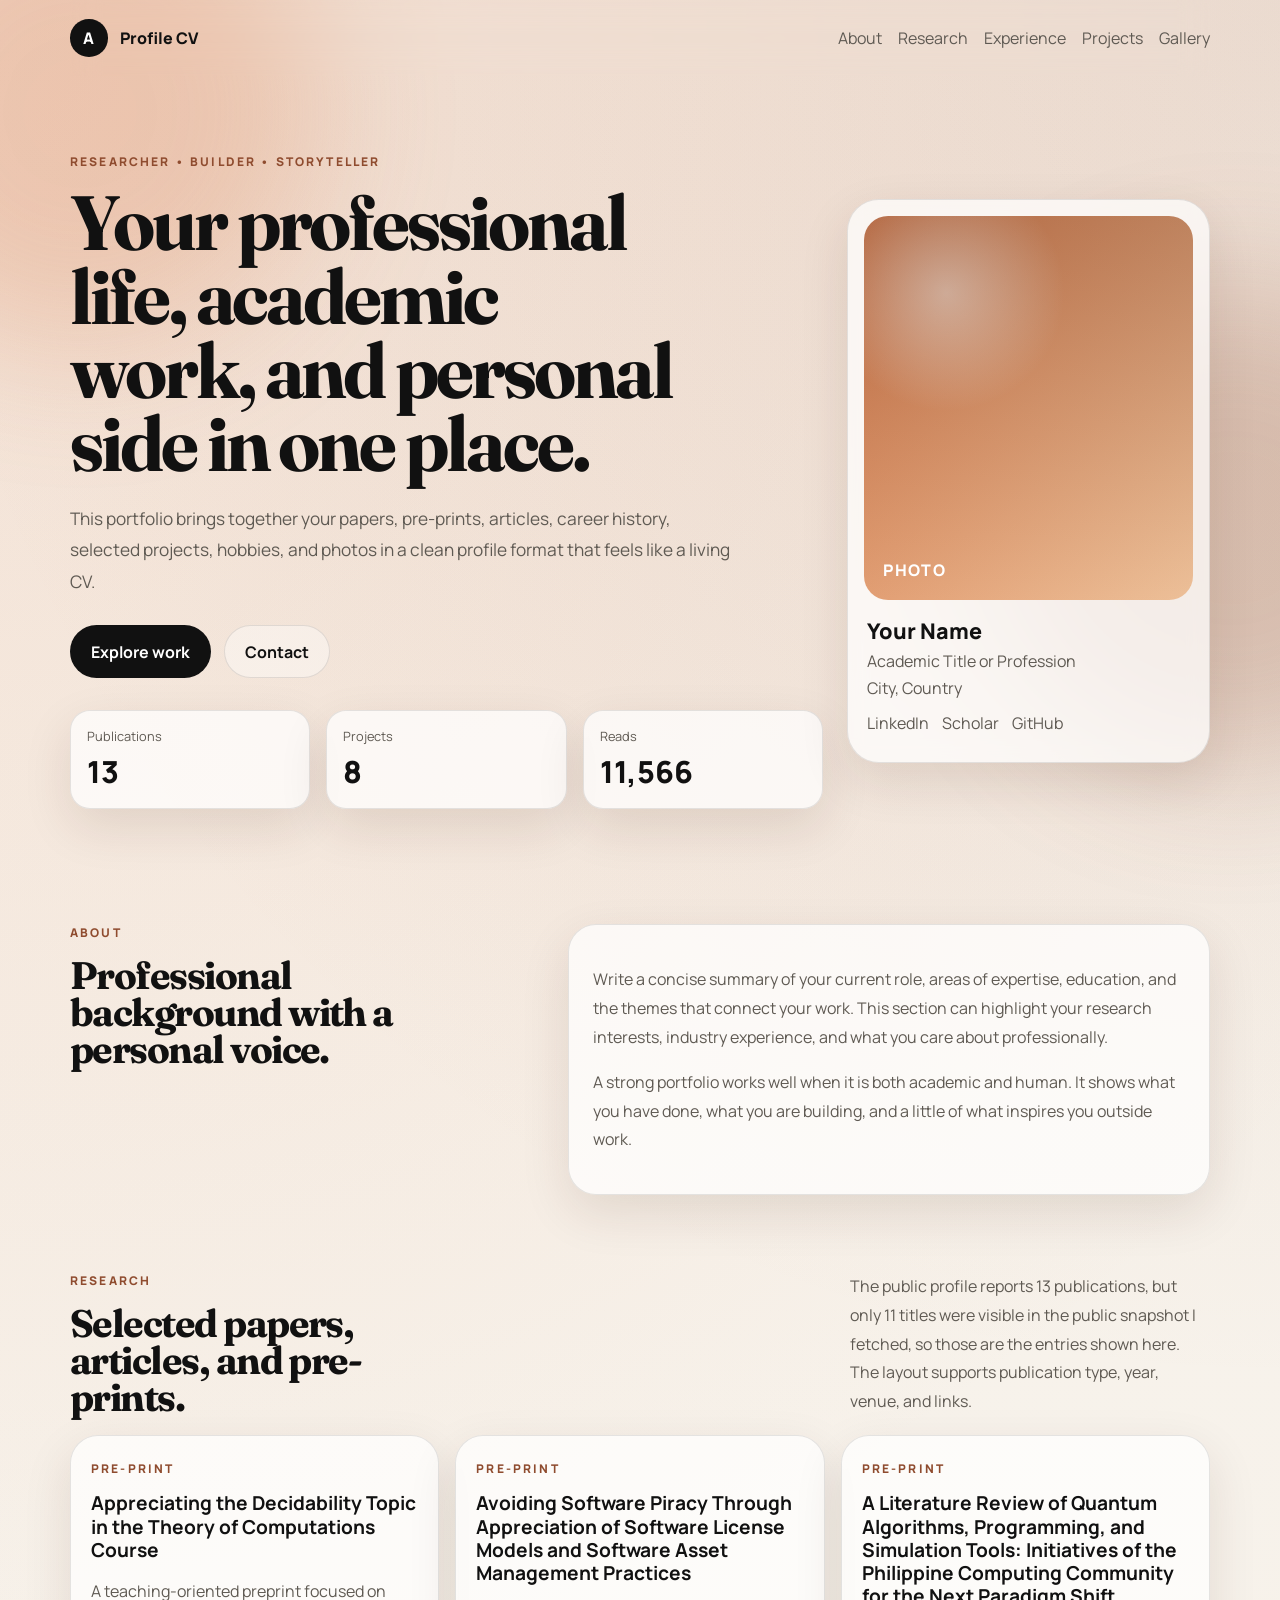
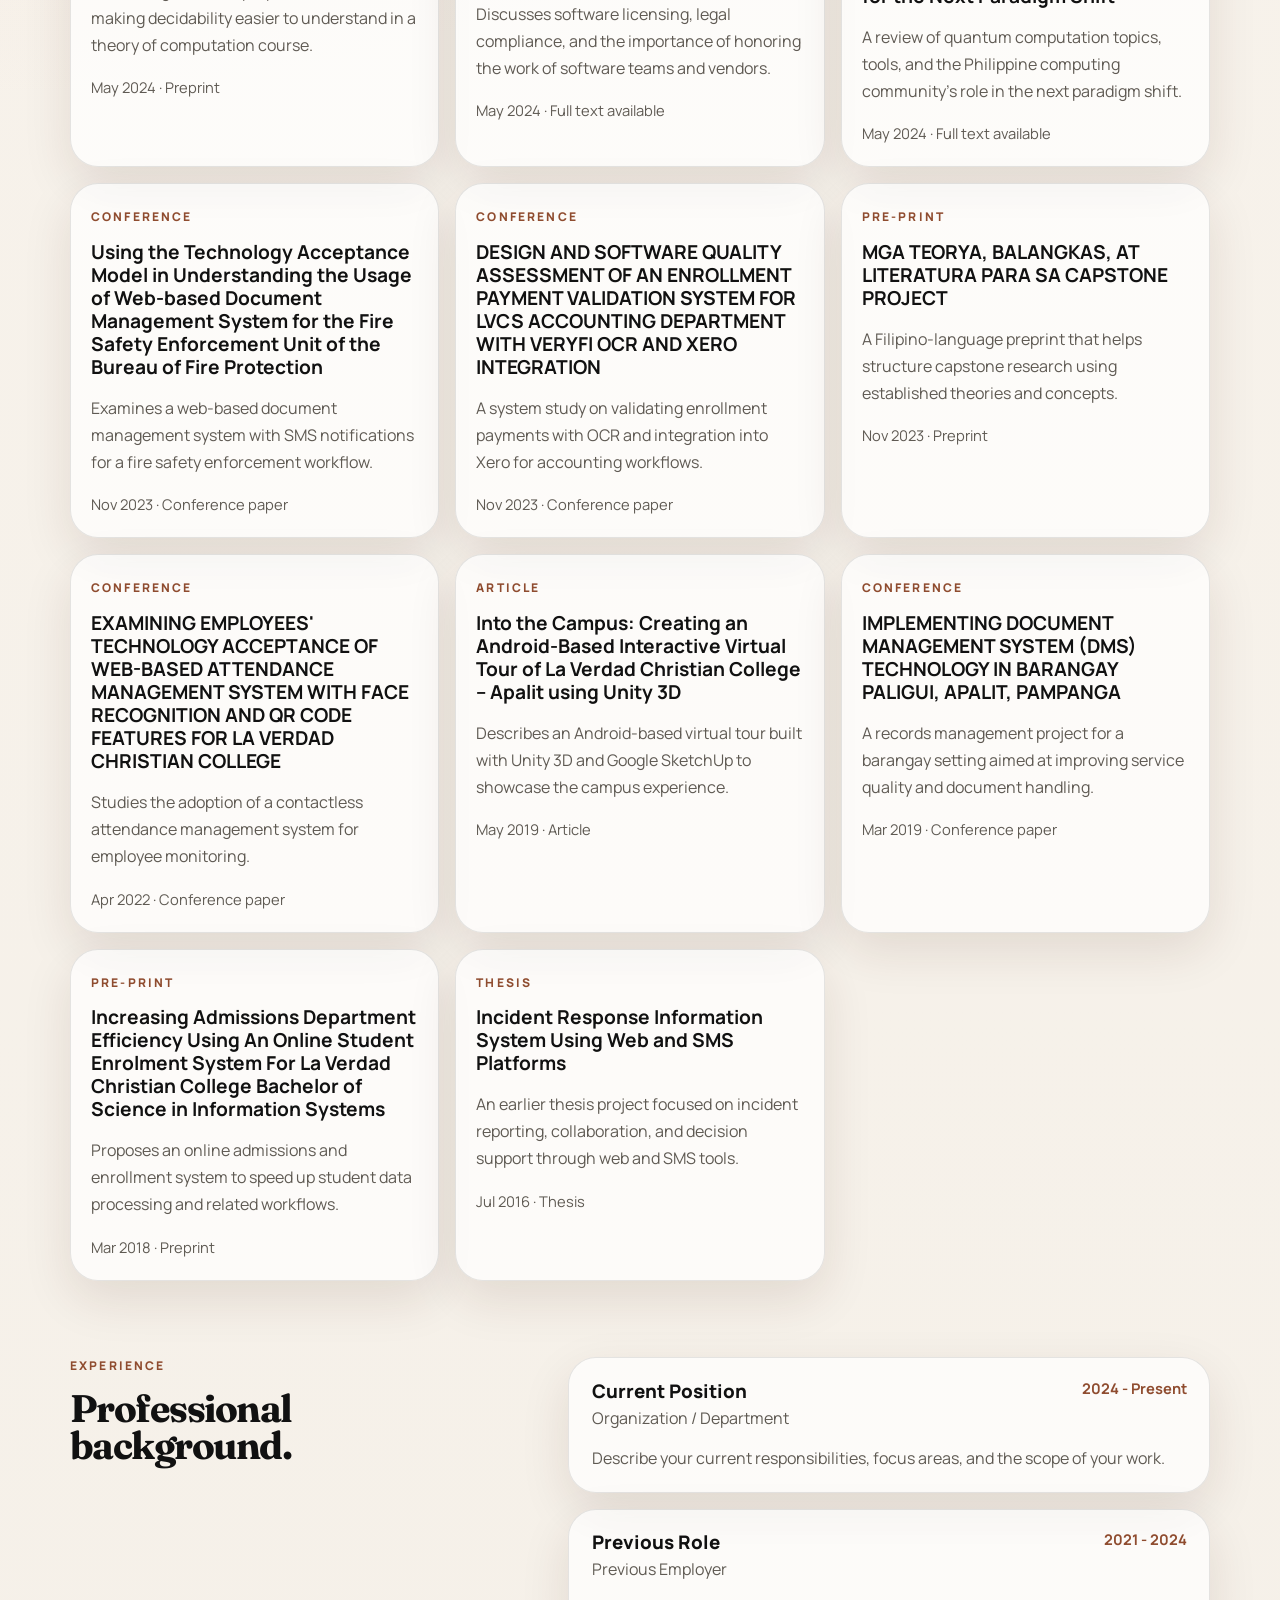
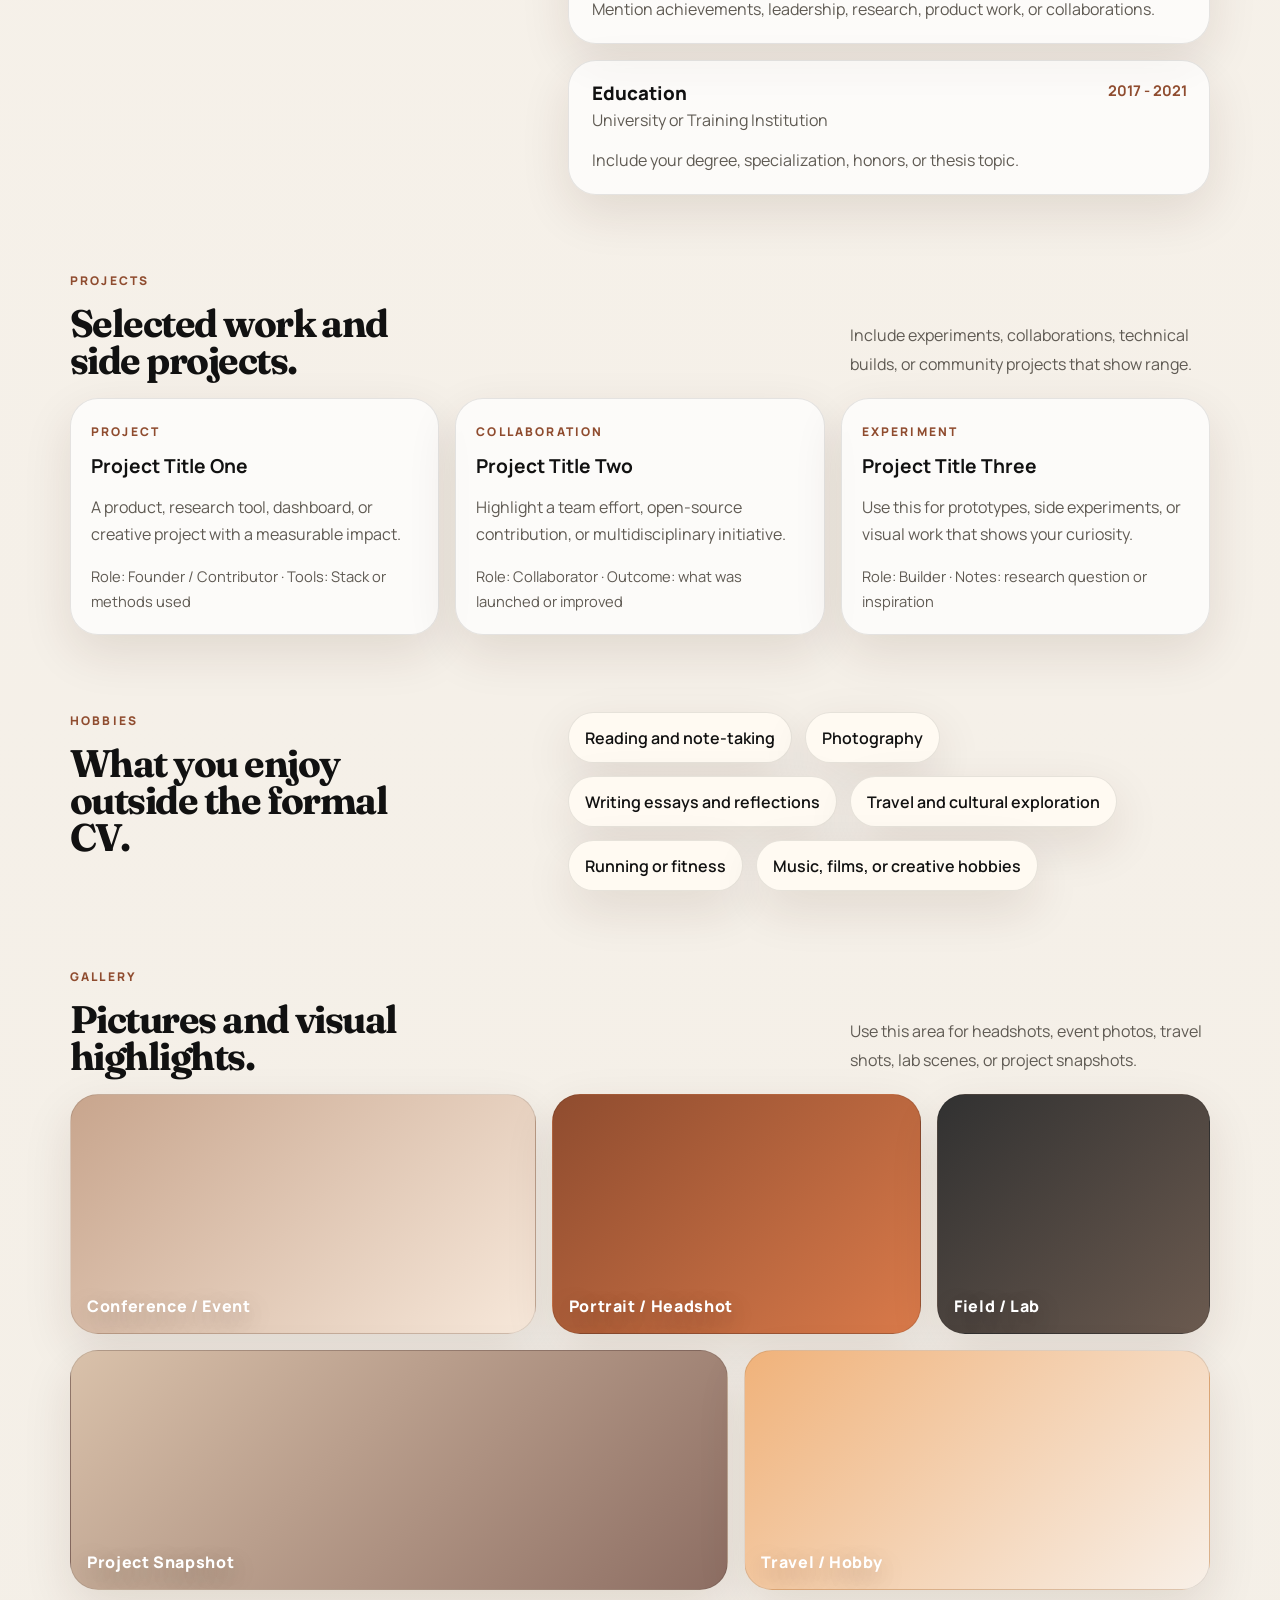
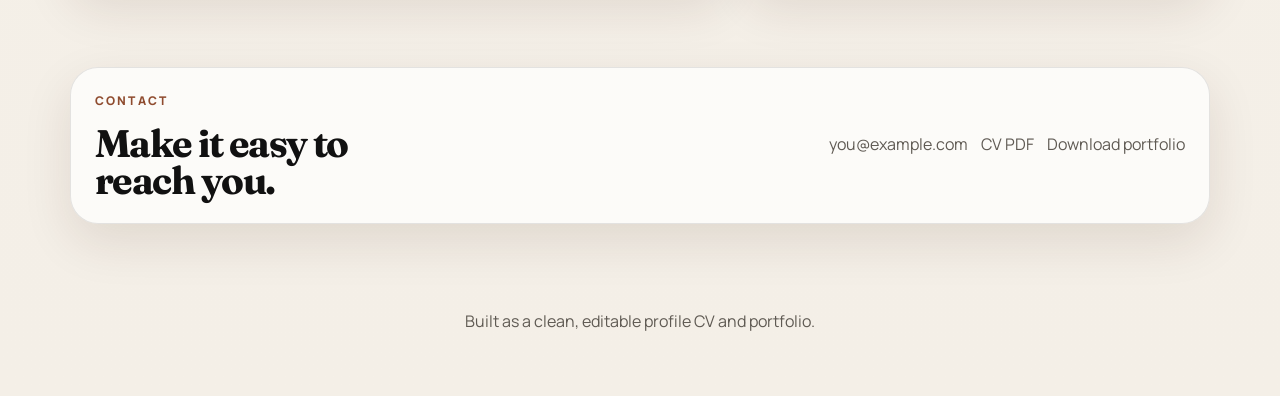
==== index.html @ 486d00ea "Create profile CV portfolio" ====
<!DOCTYPE html>
<html lang="en">
  <head>
    <meta charset="UTF-8" />
    <meta name="viewport" content="width=device-width, initial-scale=1.0" />
    <meta
      name="description"
      content="A personal profile CV and portfolio showcasing research papers, professional background, projects, hobbies, and photos."
    />
    <title>Profile CV | Portfolio</title>
    <link rel="preconnect" href="https://fonts.googleapis.com" />
    <link rel="preconnect" href="https://fonts.gstatic.com" crossorigin />
    <link
      href="https://fonts.googleapis.com/css2?family=Fraunces:opsz,wght@9..144,400;9..144,600;9..144,700&family=Manrope:wght@400;500;600;700;800&display=swap"
      rel="stylesheet"
    />
    <link rel="stylesheet" href="styles.css" />
  </head>
  <body>
    <div class="ambient ambient-left"></div>
    <div class="ambient ambient-right"></div>

    <header class="topbar">
      <a class="brand" href="#home">
        <span class="brand-mark">A</span>
        <span class="brand-text">Profile CV</span>
      </a>
      <nav class="nav">
        <a href="#about">About</a>
        <a href="#research">Research</a>
        <a href="#experience">Experience</a>
        <a href="#projects">Projects</a>
        <a href="#gallery">Gallery</a>
      </nav>
    </header>

    <main id="home">
      <section class="hero section">
        <div class="hero-copy reveal">
          <p class="eyebrow">Researcher • Builder • Storyteller</p>
          <h1>Your professional life, academic work, and personal side in one place.</h1>
          <p class="lede">
            This portfolio brings together your papers, pre-prints, articles, career history,
            selected projects, hobbies, and photos in a clean profile format that feels like a
            living CV.
          </p>
          <div class="hero-actions">
            <a class="button primary" href="#research">Explore work</a>
            <a class="button secondary" href="#contact">Contact</a>
          </div>

          <dl class="stats">
            <div>
              <dt>Publications</dt>
              <dd>13</dd>
            </div>
            <div>
              <dt>Projects</dt>
              <dd>8</dd>
            </div>
            <div>
              <dt>Reads</dt>
              <dd>11,566</dd>
            </div>
          </dl>
        </div>

        <aside class="profile-card reveal">
          <div class="profile-portrait" aria-hidden="true">
            <span>Photo</span>
          </div>
          <div class="profile-meta">
            <p class="name">Your Name</p>
            <p class="title">Academic Title or Profession</p>
            <p class="location">City, Country</p>
          </div>
          <div class="profile-links">
            <a href="#" aria-label="LinkedIn profile">LinkedIn</a>
            <a href="#" aria-label="Google Scholar profile">Scholar</a>
            <a href="#" aria-label="GitHub profile">GitHub</a>
          </div>
        </aside>
      </section>

      <section id="about" class="section split reveal">
        <div>
          <p class="section-label">About</p>
          <h2>Professional background with a personal voice.</h2>
        </div>
        <div class="content-panel">
          <p>
            Write a concise summary of your current role, areas of expertise, education, and the
            themes that connect your work. This section can highlight your research interests,
            industry experience, and what you care about professionally.
          </p>
          <p>
            A strong portfolio works well when it is both academic and human. It shows what you have
            done, what you are building, and a little of what inspires you outside work.
          </p>
        </div>
      </section>

      <section id="research" class="section reveal">
        <div class="section-heading">
          <div>
            <p class="section-label">Research</p>
            <h2>Selected papers, articles, and pre-prints.</h2>
          </div>
          <p class="section-note">
            The public profile reports 13 publications, but only 11 titles were visible in the
            public snapshot I fetched, so those are the entries shown here. The layout supports
            publication type, year, venue, and links.
          </p>
        </div>
        <div id="publications" class="grid cards"></div>
      </section>

      <section id="experience" class="section split reveal">
        <div>
          <p class="section-label">Experience</p>
          <h2>Professional background.</h2>
        </div>
        <div class="timeline" id="experience-list"></div>
      </section>

      <section id="projects" class="section reveal">
        <div class="section-heading">
          <div>
            <p class="section-label">Projects</p>
            <h2>Selected work and side projects.</h2>
          </div>
          <p class="section-note">
            Include experiments, collaborations, technical builds, or community projects that show
            range.
          </p>
        </div>
        <div id="projects-grid" class="grid cards"></div>
      </section>

      <section class="section split reveal">
        <div>
          <p class="section-label">Hobbies</p>
          <h2>What you enjoy outside the formal CV.</h2>
        </div>
        <div id="hobbies" class="chips"></div>
      </section>

      <section id="gallery" class="section reveal">
        <div class="section-heading">
          <div>
            <p class="section-label">Gallery</p>
            <h2>Pictures and visual highlights.</h2>
          </div>
          <p class="section-note">
            Use this area for headshots, event photos, travel shots, lab scenes, or project
            snapshots.
          </p>
        </div>
        <div id="gallery-grid" class="gallery"></div>
      </section>

      <section id="contact" class="section reveal">
        <div class="contact-panel">
          <div>
            <p class="section-label">Contact</p>
            <h2>Make it easy to reach you.</h2>
          </div>
          <div class="contact-links">
            <a href="mailto:you@example.com">you@example.com</a>
            <a href="#">CV PDF</a>
            <a href="#">Download portfolio</a>
          </div>
        </div>
      </section>
    </main>

    <footer class="footer">
      <p>Built as a clean, editable profile CV and portfolio.</p>
    </footer>

    <script src="script.js"></script>
  </body>
</html>
---- styles.css ----
:root {
  color-scheme: light;
  --bg: #f4efe7;
  --bg-alt: rgba(255, 255, 255, 0.58);
  --surface: rgba(255, 255, 255, 0.72);
  --surface-strong: #fffaf2;
  --text: #111111;
  --muted: #5f5a53;
  --line: rgba(17, 17, 17, 0.1);
  --accent: #8f4c2f;
  --accent-2: #d97a4a;
  --shadow: 0 18px 50px rgba(62, 31, 12, 0.11);
  --radius-lg: 28px;
  --radius-md: 20px;
  --radius-sm: 14px;
  --max: 1140px;
}

* {
  box-sizing: border-box;
}

html {
  scroll-behavior: smooth;
}

body {
  margin: 0;
  font-family: "Manrope", system-ui, sans-serif;
  background:
    radial-gradient(circle at top left, rgba(217, 122, 74, 0.16), transparent 32%),
    radial-gradient(circle at top right, rgba(143, 76, 47, 0.12), transparent 26%),
    linear-gradient(180deg, #f8f3ec 0%, var(--bg) 100%);
  color: var(--text);
}

a {
  color: inherit;
  text-decoration: none;
}

img {
  max-width: 100%;
  display: block;
}

.ambient {
  position: fixed;
  inset: auto;
  width: 30rem;
  height: 30rem;
  border-radius: 50%;
  filter: blur(72px);
  opacity: 0.25;
  pointer-events: none;
  z-index: -1;
}

.ambient-left {
  top: -8rem;
  left: -10rem;
  background: #d97a4a;
}

.ambient-right {
  right: -12rem;
  top: 18rem;
  background: #8f4c2f;
}

.topbar,
.section,
.footer {
  width: min(calc(100% - 2rem), var(--max));
  margin: 0 auto;
}

.topbar {
  display: flex;
  justify-content: space-between;
  align-items: center;
  padding: 1.2rem 0;
  position: sticky;
  top: 0;
  backdrop-filter: blur(14px);
  z-index: 10;
}

.brand {
  display: inline-flex;
  align-items: center;
  gap: 0.8rem;
  font-weight: 800;
}

.brand-mark {
  width: 2.35rem;
  height: 2.35rem;
  display: grid;
  place-items: center;
  border-radius: 50%;
  background: #111;
  color: #fff;
}

.nav {
  display: flex;
  gap: 1rem;
  flex-wrap: wrap;
  justify-content: flex-end;
}

.nav a,
.profile-links a,
.contact-links a {
  color: var(--muted);
}

.nav a:hover,
.profile-links a:hover,
.contact-links a:hover {
  color: var(--text);
}

.section {
  padding: 2.4rem 0;
}

.hero {
  display: grid;
  grid-template-columns: minmax(0, 1.35fr) minmax(320px, 0.65fr);
  gap: 1.5rem;
  align-items: center;
  min-height: calc(100vh - 90px);
}

.hero-copy h1,
.section h2 {
  font-family: "Fraunces", Georgia, serif;
  line-height: 0.96;
  letter-spacing: -0.04em;
  margin: 0;
}

.hero-copy h1 {
  font-size: clamp(3rem, 6vw, 6.1rem);
  max-width: 12ch;
}

.section h2 {
  font-size: clamp(2rem, 3vw, 3.4rem);
  max-width: 13ch;
}

.eyebrow,
.section-label {
  text-transform: uppercase;
  letter-spacing: 0.18em;
  font-size: 0.75rem;
  font-weight: 800;
  color: var(--accent);
  margin: 0 0 1rem;
}

.lede,
.section-note,
.content-panel p,
.timeline p {
  color: var(--muted);
  line-height: 1.8;
}

.lede {
  max-width: 60ch;
  font-size: 1.08rem;
  margin: 1.4rem 0 0;
}

.hero-actions {
  display: flex;
  gap: 0.8rem;
  flex-wrap: wrap;
  margin-top: 1.8rem;
}

.button {
  display: inline-flex;
  align-items: center;
  justify-content: center;
  border-radius: 999px;
  padding: 0.9rem 1.25rem;
  font-weight: 700;
  border: 1px solid var(--line);
  transition: transform 180ms ease, background 180ms ease, border-color 180ms ease;
}

.button:hover {
  transform: translateY(-1px);
}

.primary {
  background: var(--text);
  color: #fff;
  border-color: transparent;
}

.secondary {
  background: rgba(255, 255, 255, 0.4);
}

.stats {
  display: grid;
  grid-template-columns: repeat(3, minmax(0, 1fr));
  gap: 1rem;
  margin: 2rem 0 0;
}

.stats div,
.profile-card,
.content-panel,
.contact-panel,
.card,
.timeline-item {
  background: var(--surface);
  border: 1px solid var(--line);
  box-shadow: var(--shadow);
  backdrop-filter: blur(10px);
}

.stats div {
  border-radius: var(--radius-md);
  padding: 1rem;
}

.stats dt {
  font-size: 0.8rem;
  color: var(--muted);
}

.stats dd {
  margin: 0.35rem 0 0;
  font-size: 1.9rem;
  font-weight: 800;
}

.profile-card {
  border-radius: 32px;
  padding: 1rem;
}

.profile-portrait {
  min-height: 24rem;
  border-radius: 24px;
  background:
    linear-gradient(180deg, rgba(17, 17, 17, 0.18), rgba(17, 17, 17, 0.02)),
    radial-gradient(circle at 25% 20%, rgba(255, 255, 255, 0.5), transparent 30%),
    linear-gradient(135deg, #d97a4a, #f1c39b);
  display: grid;
  place-items: end start;
  padding: 1.2rem;
  color: #fff;
  font-weight: 800;
  letter-spacing: 0.08em;
  text-transform: uppercase;
}

.profile-meta {
  padding: 1rem 0.2rem 0.5rem;
}

.name {
  margin: 0;
  font-size: 1.35rem;
  font-weight: 800;
}

.title,
.location {
  margin: 0.3rem 0 0;
  color: var(--muted);
}

.profile-links,
.contact-links,
.chips {
  display: flex;
  gap: 0.8rem;
  flex-wrap: wrap;
}

.profile-links {
  padding: 0.3rem 0.2rem 0.6rem;
}

.profile-links a,
.contact-links a {
  border-bottom: 1px solid transparent;
  padding-bottom: 0.1rem;
}

.split {
  display: grid;
  grid-template-columns: minmax(260px, 0.85fr) minmax(0, 1.15fr);
  gap: 1.5rem;
  align-items: start;
}

.content-panel,
.contact-panel {
  border-radius: var(--radius-lg);
  padding: 1.5rem;
}

.section-heading {
  display: flex;
  justify-content: space-between;
  gap: 1rem;
  align-items: end;
  margin-bottom: 1.2rem;
}

.section-note {
  max-width: 36ch;
  margin: 0;
}

.grid {
  display: grid;
  grid-template-columns: repeat(3, minmax(0, 1fr));
  gap: 1rem;
}

.cards .card {
  border-radius: var(--radius-lg);
  padding: 1.25rem;
}

.card-type {
  display: inline-flex;
  align-items: center;
  gap: 0.4rem;
  font-size: 0.75rem;
  text-transform: uppercase;
  letter-spacing: 0.18em;
  color: var(--accent);
  font-weight: 800;
}

.card h3 {
  margin: 0.9rem 0 0.6rem;
  font-size: 1.2rem;
  line-height: 1.2;
}

.card p,
.card .meta {
  color: var(--muted);
  line-height: 1.7;
}

.card .meta {
  margin-top: 1rem;
  font-size: 0.92rem;
}

.timeline {
  display: grid;
  gap: 1rem;
}

.timeline-item {
  border-radius: var(--radius-lg);
  padding: 1.2rem 1.4rem;
}

.timeline-item header {
  display: flex;
  justify-content: space-between;
  gap: 1rem;
  flex-wrap: wrap;
  align-items: start;
  margin-bottom: 0.7rem;
}

.timeline-item h3,
.timeline-item p {
  margin: 0;
}

.timeline-item .role {
  font-weight: 800;
}

.timeline-item .period {
  color: var(--accent);
  font-size: 0.92rem;
  font-weight: 700;
}

.chips .chip {
  padding: 0.85rem 1rem;
  border-radius: 999px;
  background: var(--surface-strong);
  border: 1px solid var(--line);
  box-shadow: var(--shadow);
  font-weight: 600;
}

.gallery {
  display: grid;
  grid-template-columns: repeat(12, minmax(0, 1fr));
  gap: 1rem;
}

.gallery-item {
  min-height: 15rem;
  border-radius: 28px;
  border: 1px solid var(--line);
  box-shadow: var(--shadow);
  overflow: hidden;
  position: relative;
  background: linear-gradient(135deg, #c8a58d, #f7e8da);
}

.gallery-item::after {
  content: attr(data-label);
  position: absolute;
  inset: auto 1rem 1rem 1rem;
  color: #fff;
  font-weight: 800;
  letter-spacing: 0.04em;
  text-shadow: 0 8px 24px rgba(0, 0, 0, 0.35);
}

.gallery-item:nth-child(1) {
  grid-column: span 5;
}

.gallery-item:nth-child(2) {
  grid-column: span 4;
  background: linear-gradient(135deg, #8f4c2f, #d97a4a);
}

.gallery-item:nth-child(3) {
  grid-column: span 3;
  background: linear-gradient(135deg, #313131, #6b5a4f);
}

.gallery-item:nth-child(4) {
  grid-column: span 7;
  background: linear-gradient(135deg, #d9c1aa, #8d6e63);
}

.gallery-item:nth-child(5) {
  grid-column: span 5;
  background: linear-gradient(135deg, #f0b27a, #f8f0e8);
}

.contact-panel {
  display: flex;
  justify-content: space-between;
  align-items: center;
  gap: 1rem;
  flex-wrap: wrap;
}

.footer {
  padding: 2rem 0 3rem;
  color: var(--muted);
  text-align: center;
}

.reveal {
  animation: rise 700ms ease both;
}

@keyframes rise {
  from {
    opacity: 0;
    transform: translateY(18px);
  }
  to {
    opacity: 1;
    transform: translateY(0);
  }
}

@media (max-width: 960px) {
  .hero,
  .split,
  .section-heading,
  .contact-panel {
    grid-template-columns: 1fr;
    display: grid;
  }

  .hero {
    min-height: auto;
    padding-top: 1rem;
  }

  .grid {
    grid-template-columns: 1fr;
  }

  .gallery-item {
    grid-column: span 12 !important;
  }
}

@media (max-width: 640px) {
  .topbar {
    align-items: start;
    gap: 1rem;
    flex-direction: column;
  }

  .nav {
    justify-content: flex-start;
  }

  .stats {
    grid-template-columns: 1fr;
  }

  .hero-copy h1 {
    font-size: clamp(2.5rem, 12vw, 4rem);
  }
}
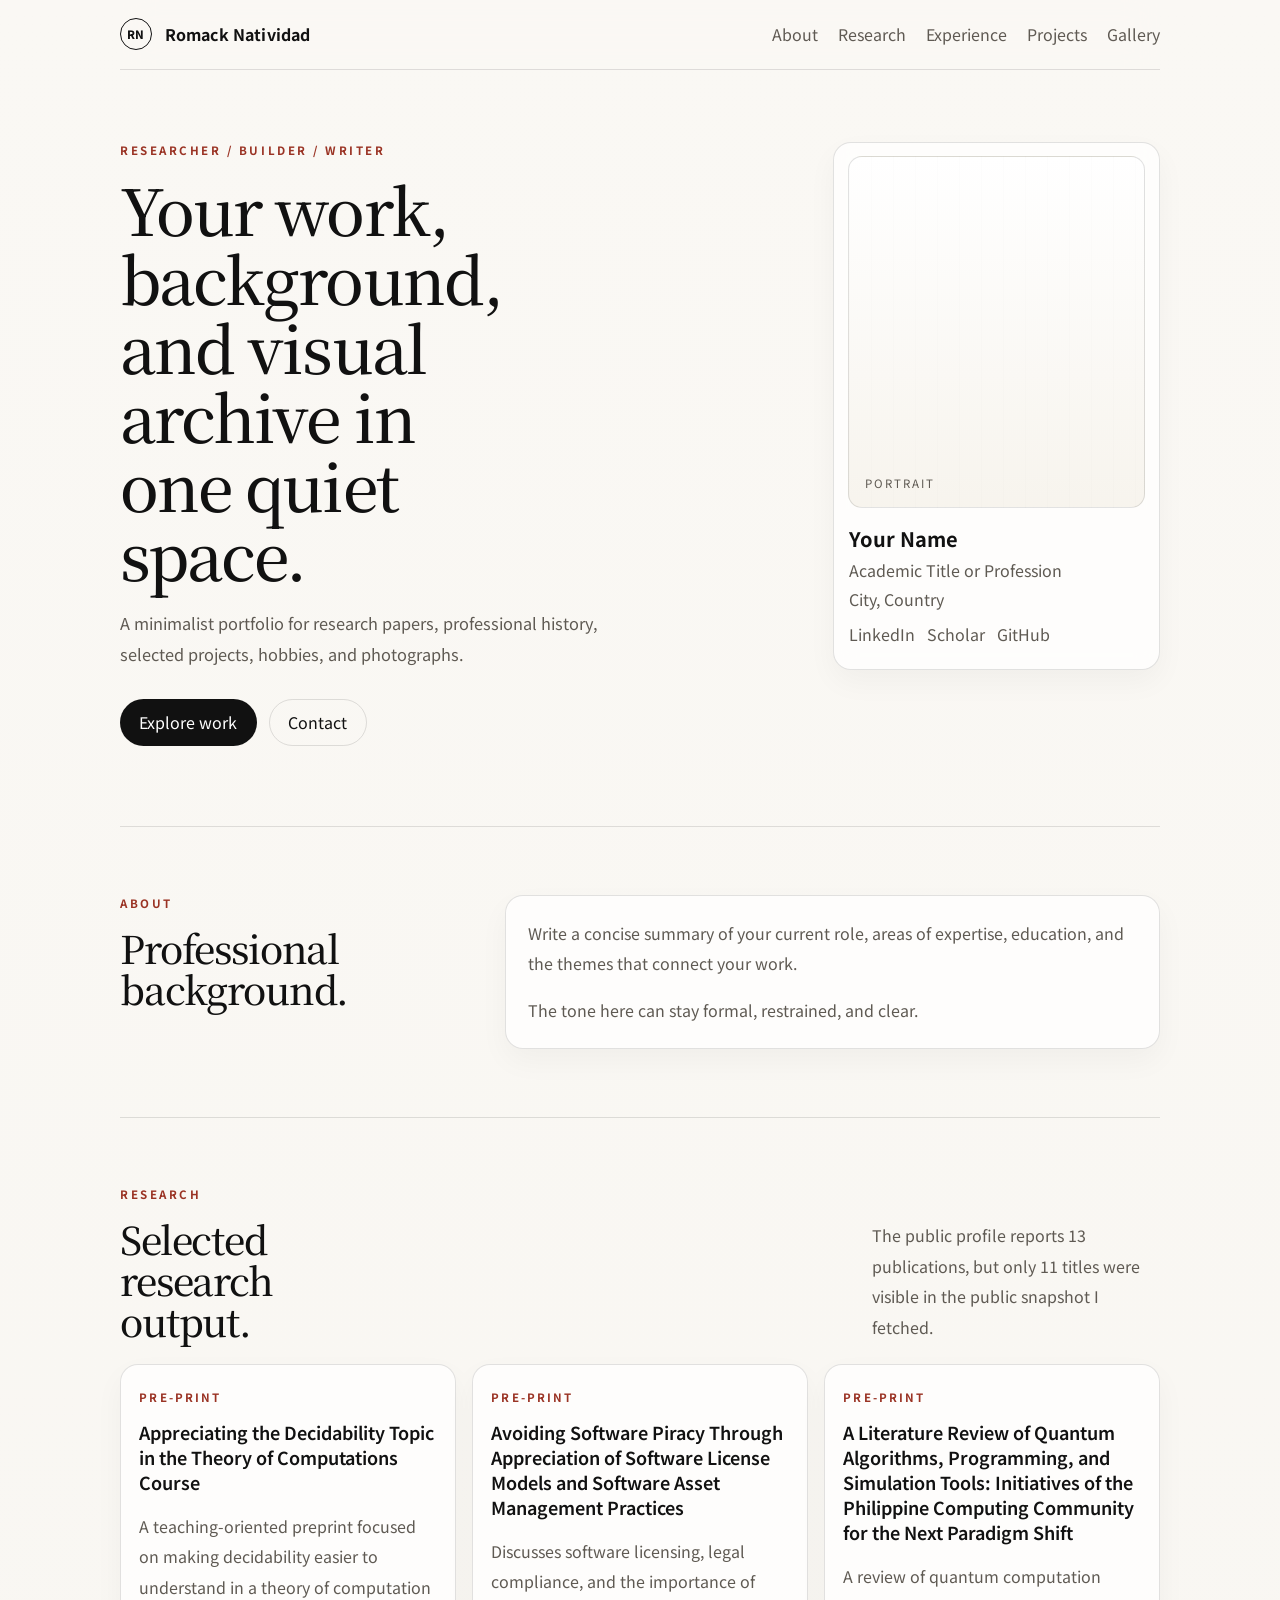
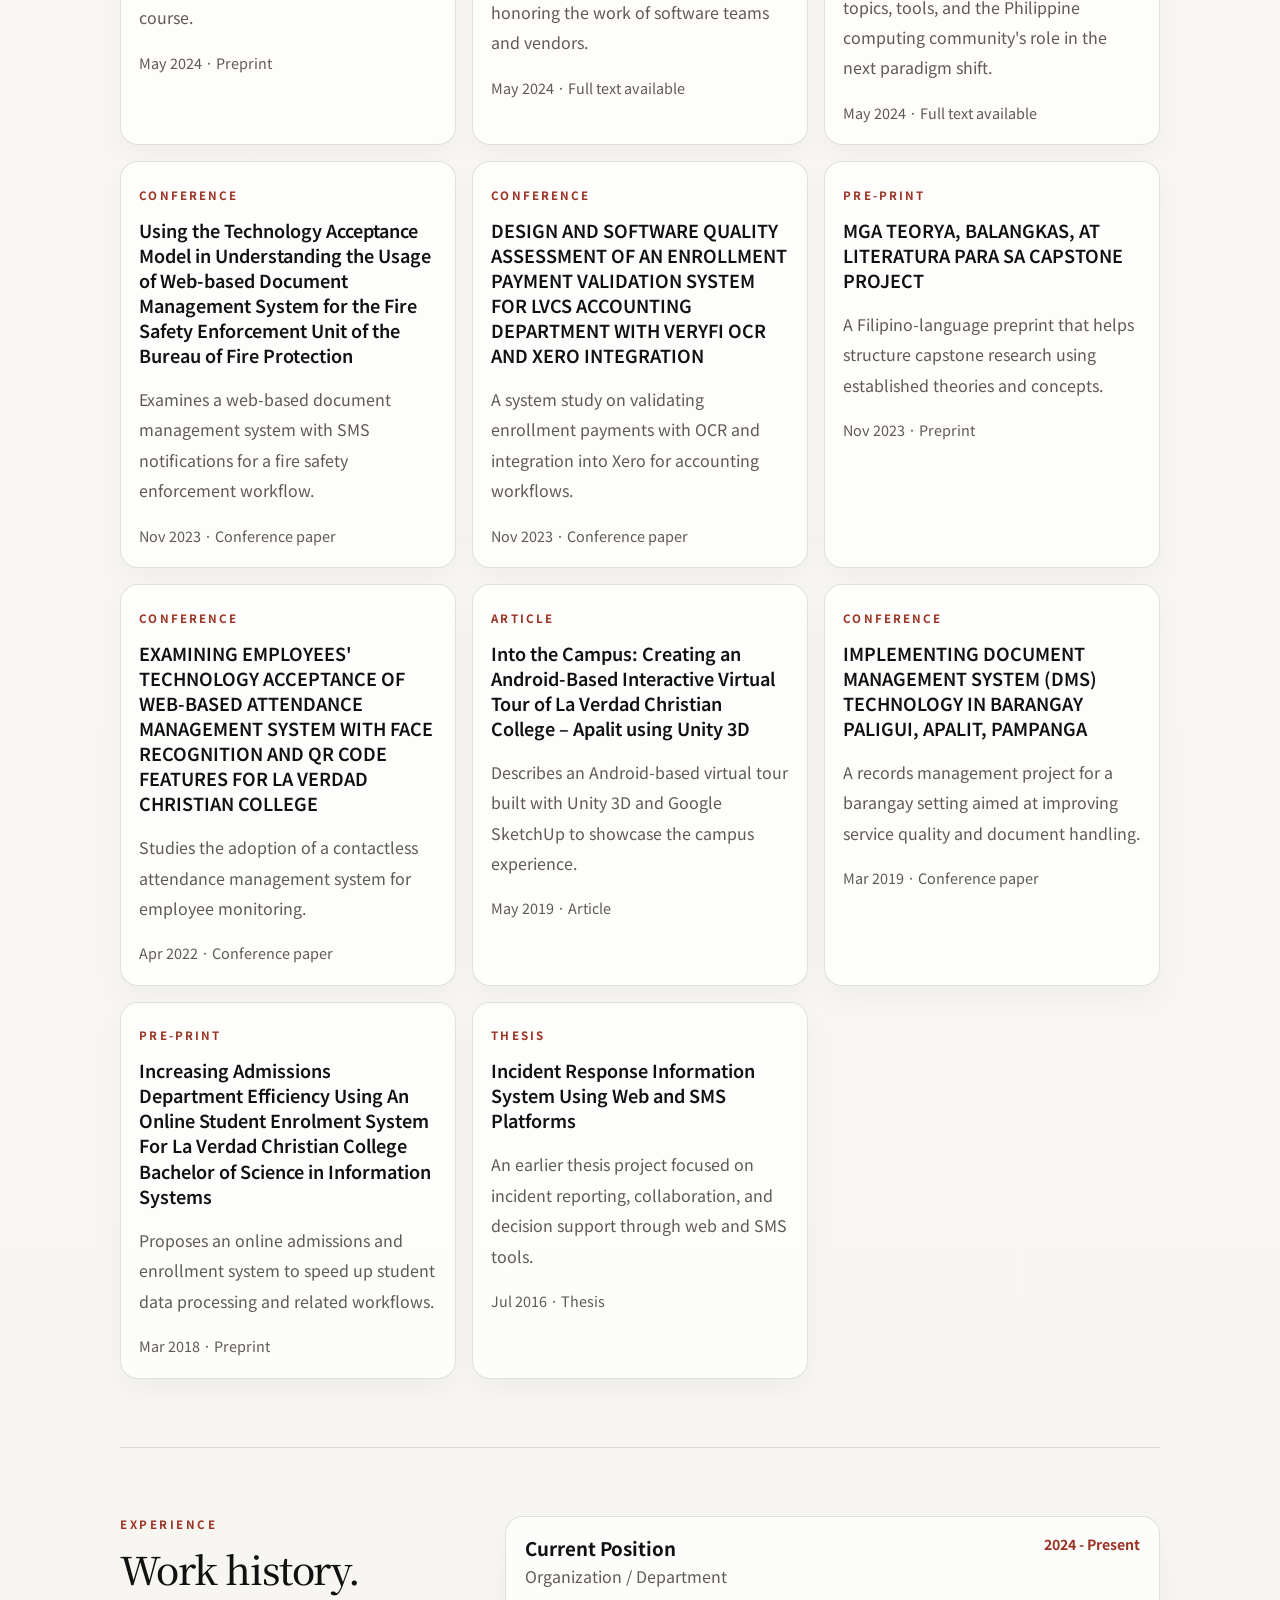
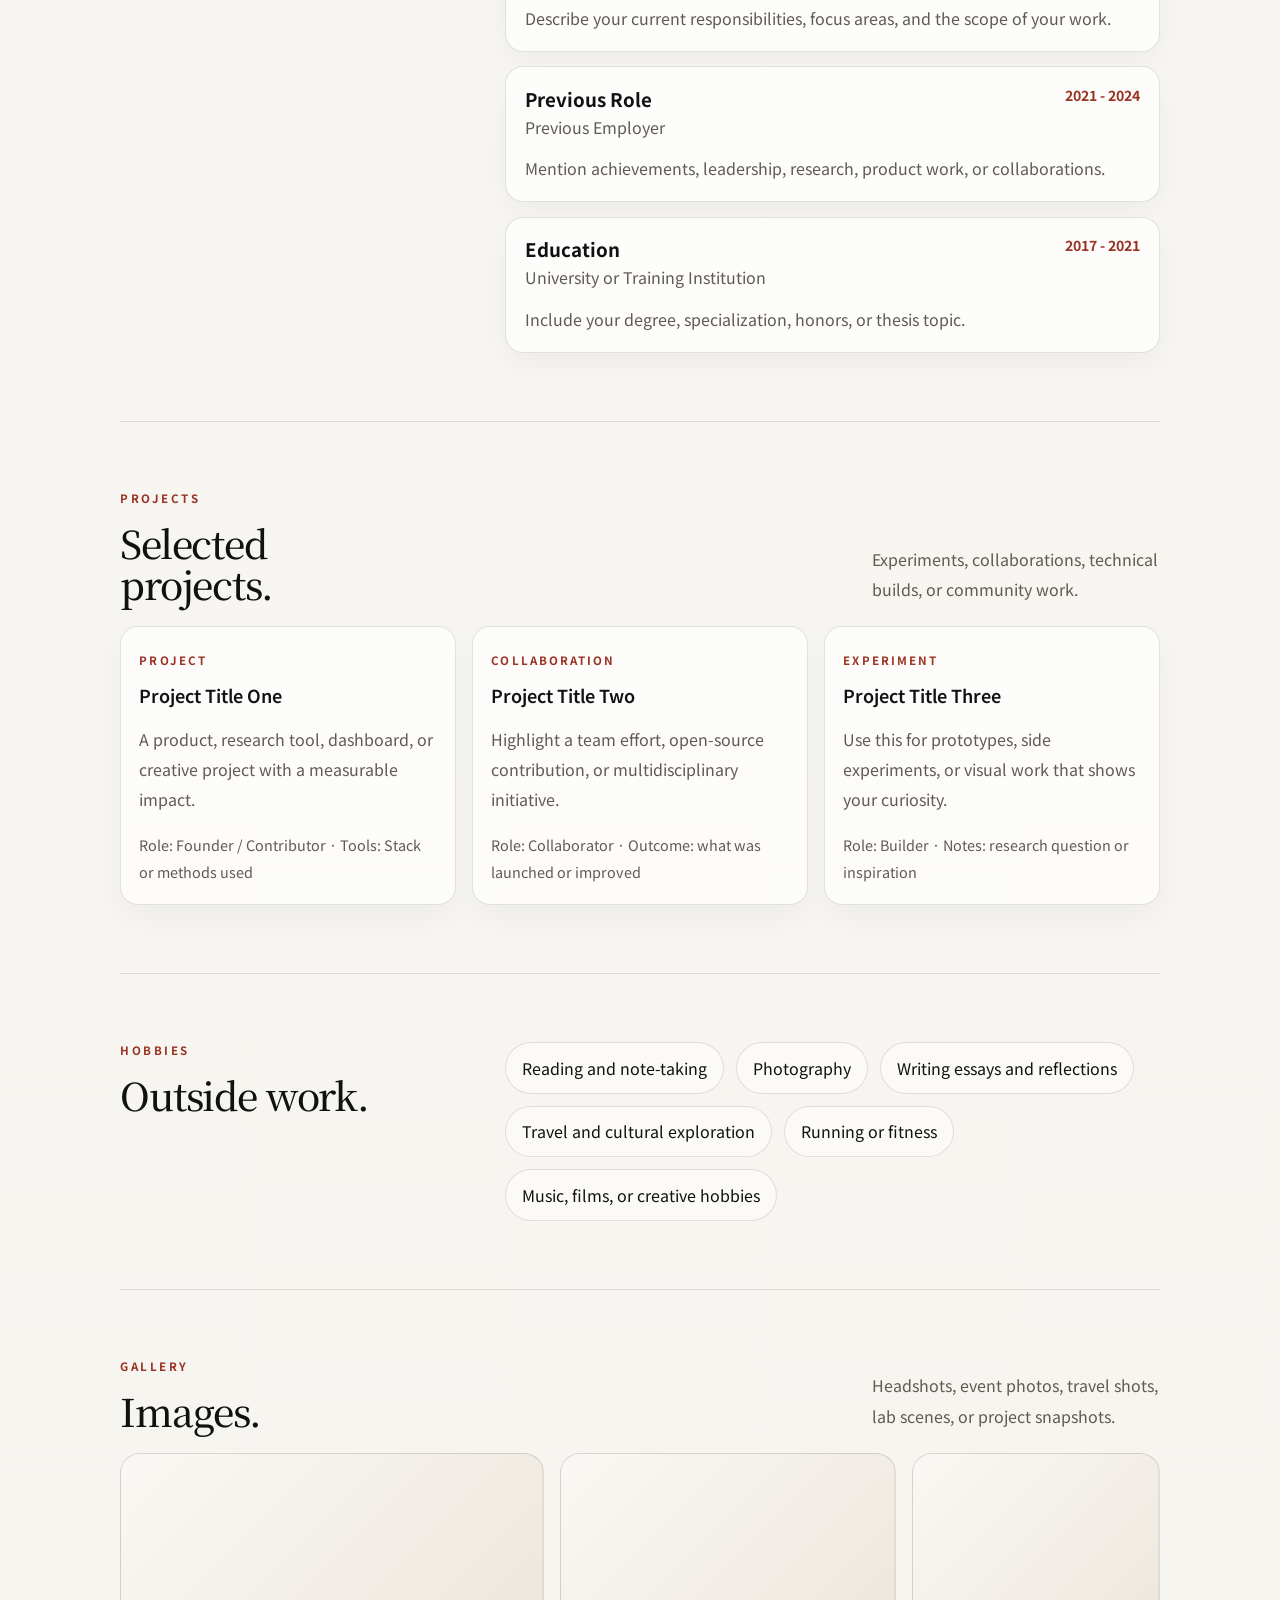
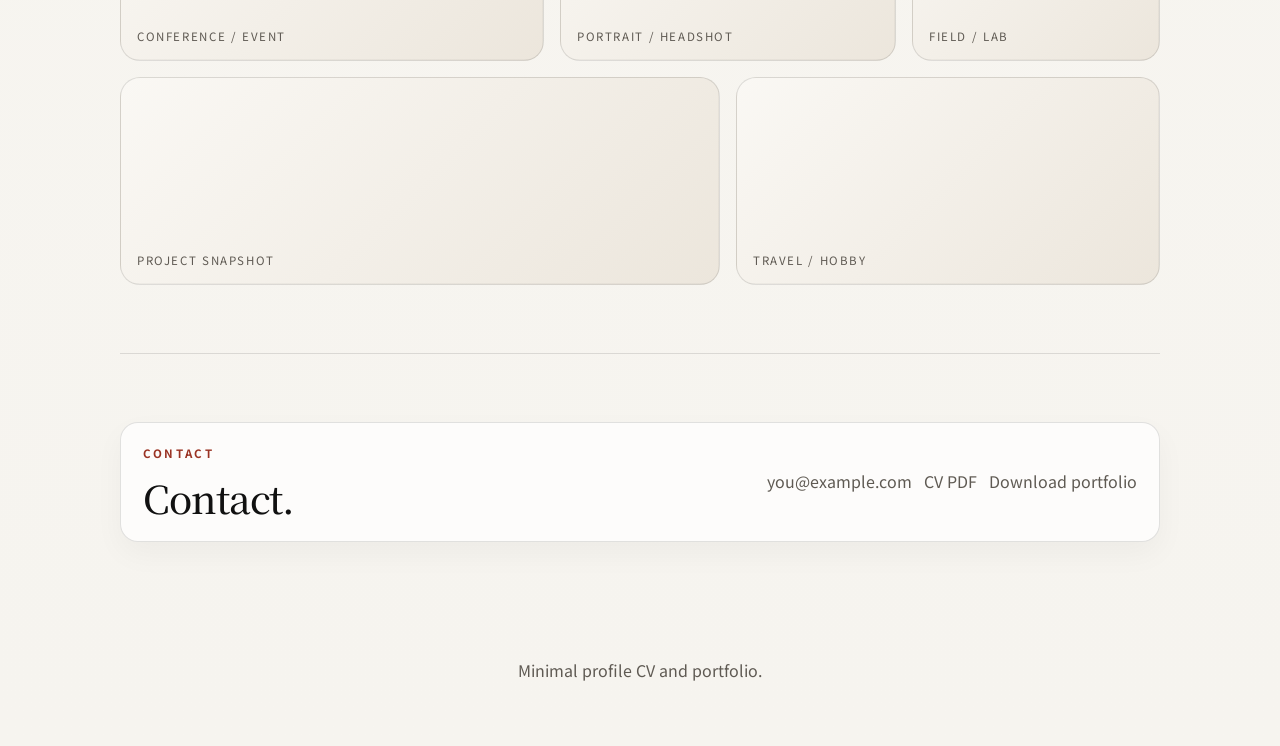
==== commit 93c3c4dd: "Shift portfolio to minimalist layout" ====
--- a/index.html
+++ b/index.html
@@ -5,25 +5,22 @@
     <meta name="viewport" content="width=device-width, initial-scale=1.0" />
     <meta
       name="description"
-      content="A personal profile CV and portfolio showcasing research papers, professional background, projects, hobbies, and photos."
+      content="A minimalist personal profile CV and portfolio showcasing research papers, professional background, projects, hobbies, and photos."
     />
-    <title>Profile CV | Portfolio</title>
+    <title>Romack Natividad | Portfolio</title>
     <link rel="preconnect" href="https://fonts.googleapis.com" />
     <link rel="preconnect" href="https://fonts.gstatic.com" crossorigin />
     <link
-      href="https://fonts.googleapis.com/css2?family=Fraunces:opsz,wght@9..144,400;9..144,600;9..144,700&family=Manrope:wght@400;500;600;700;800&display=swap"
+      href="https://fonts.googleapis.com/css2?family=Noto+Sans+JP:wght@400;500;700;900&family=Noto+Serif+JP:wght@400;500;600;700&display=swap"
       rel="stylesheet"
     />
     <link rel="stylesheet" href="styles.css" />
   </head>
   <body>
-    <div class="ambient ambient-left"></div>
-    <div class="ambient ambient-right"></div>
-
     <header class="topbar">
       <a class="brand" href="#home">
-        <span class="brand-mark">A</span>
-        <span class="brand-text">Profile CV</span>
+        <span class="brand-mark">RN</span>
+        <span class="brand-text">Romack Natividad</span>
       </a>
       <nav class="nav">
         <a href="#about">About</a>
@@ -37,37 +34,21 @@
     <main id="home">
       <section class="hero section">
         <div class="hero-copy reveal">
-          <p class="eyebrow">Researcher • Builder • Storyteller</p>
-          <h1>Your professional life, academic work, and personal side in one place.</h1>
+          <p class="eyebrow">Researcher / Builder / Writer</p>
+          <h1>Your work, background, and visual archive in one quiet space.</h1>
           <p class="lede">
-            This portfolio brings together your papers, pre-prints, articles, career history,
-            selected projects, hobbies, and photos in a clean profile format that feels like a
-            living CV.
+            A minimalist portfolio for research papers, professional history, selected projects,
+            hobbies, and photographs.
           </p>
           <div class="hero-actions">
             <a class="button primary" href="#research">Explore work</a>
             <a class="button secondary" href="#contact">Contact</a>
           </div>
-
-          <dl class="stats">
-            <div>
-              <dt>Publications</dt>
-              <dd>13</dd>
-            </div>
-            <div>
-              <dt>Projects</dt>
-              <dd>8</dd>
-            </div>
-            <div>
-              <dt>Reads</dt>
-              <dd>11,566</dd>
-            </div>
-          </dl>
         </div>
 
         <aside class="profile-card reveal">
           <div class="profile-portrait" aria-hidden="true">
-            <span>Photo</span>
+            <span>Portrait</span>
           </div>
           <div class="profile-meta">
             <p class="name">Your Name</p>
@@ -85,18 +66,14 @@
       <section id="about" class="section split reveal">
         <div>
           <p class="section-label">About</p>
-          <h2>Professional background with a personal voice.</h2>
+          <h2>Professional background.</h2>
         </div>
         <div class="content-panel">
           <p>
             Write a concise summary of your current role, areas of expertise, education, and the
-            themes that connect your work. This section can highlight your research interests,
-            industry experience, and what you care about professionally.
+            themes that connect your work.
           </p>
-          <p>
-            A strong portfolio works well when it is both academic and human. It shows what you have
-            done, what you are building, and a little of what inspires you outside work.
-          </p>
+          <p>The tone here can stay formal, restrained, and clear.</p>
         </div>
       </section>
 
@@ -104,12 +81,11 @@
         <div class="section-heading">
           <div>
             <p class="section-label">Research</p>
-            <h2>Selected papers, articles, and pre-prints.</h2>
+            <h2>Selected research output.</h2>
           </div>
           <p class="section-note">
             The public profile reports 13 publications, but only 11 titles were visible in the
-            public snapshot I fetched, so those are the entries shown here. The layout supports
-            publication type, year, venue, and links.
+            public snapshot I fetched.
           </p>
         </div>
         <div id="publications" class="grid cards"></div>
@@ -118,7 +94,7 @@
       <section id="experience" class="section split reveal">
         <div>
           <p class="section-label">Experience</p>
-          <h2>Professional background.</h2>
+          <h2>Work history.</h2>
         </div>
         <div class="timeline" id="experience-list"></div>
       </section>
@@ -127,12 +103,9 @@
         <div class="section-heading">
           <div>
             <p class="section-label">Projects</p>
-            <h2>Selected work and side projects.</h2>
+            <h2>Selected projects.</h2>
           </div>
-          <p class="section-note">
-            Include experiments, collaborations, technical builds, or community projects that show
-            range.
-          </p>
+          <p class="section-note">Experiments, collaborations, technical builds, or community work.</p>
         </div>
         <div id="projects-grid" class="grid cards"></div>
       </section>
@@ -140,7 +113,7 @@
       <section class="section split reveal">
         <div>
           <p class="section-label">Hobbies</p>
-          <h2>What you enjoy outside the formal CV.</h2>
+          <h2>Outside work.</h2>
         </div>
         <div id="hobbies" class="chips"></div>
       </section>
@@ -149,12 +122,9 @@
         <div class="section-heading">
           <div>
             <p class="section-label">Gallery</p>
-            <h2>Pictures and visual highlights.</h2>
+            <h2>Images.</h2>
           </div>
-          <p class="section-note">
-            Use this area for headshots, event photos, travel shots, lab scenes, or project
-            snapshots.
-          </p>
+          <p class="section-note">Headshots, event photos, travel shots, lab scenes, or project snapshots.</p>
         </div>
         <div id="gallery-grid" class="gallery"></div>
       </section>
@@ -163,7 +133,7 @@
         <div class="contact-panel">
           <div>
             <p class="section-label">Contact</p>
-            <h2>Make it easy to reach you.</h2>
+            <h2>Contact.</h2>
           </div>
           <div class="contact-links">
             <a href="mailto:you@example.com">you@example.com</a>
@@ -175,7 +145,7 @@
     </main>
 
     <footer class="footer">
-      <p>Built as a clean, editable profile CV and portfolio.</p>
+      <p>Minimal profile CV and portfolio.</p>
     </footer>
 
     <script src="script.js"></script>
--- a/styles.css
+++ b/styles.css
@@ -1,19 +1,15 @@
 :root {
   color-scheme: light;
-  --bg: #f4efe7;
-  --bg-alt: rgba(255, 255, 255, 0.58);
+  --bg: #f6f4ef;
   --surface: rgba(255, 255, 255, 0.72);
-  --surface-strong: #fffaf2;
+  --surface-solid: #fbfaf7;
   --text: #111111;
   --muted: #5f5a53;
-  --line: rgba(17, 17, 17, 0.1);
-  --accent: #8f4c2f;
-  --accent-2: #d97a4a;
-  --shadow: 0 18px 50px rgba(62, 31, 12, 0.11);
-  --radius-lg: 28px;
-  --radius-md: 20px;
-  --radius-sm: 14px;
-  --max: 1140px;
+  --line: rgba(17, 17, 17, 0.12);
+  --accent: #9a3324;
+  --shadow: 0 12px 30px rgba(17, 17, 17, 0.04);
+  --max: 1040px;
+  --radius: 18px;
 }
 
 * {
@@ -26,46 +22,15 @@
 
 body {
   margin: 0;
-  font-family: "Manrope", system-ui, sans-serif;
+  font-family: "Noto Sans JP", system-ui, sans-serif;
   background:
-    radial-gradient(circle at top left, rgba(217, 122, 74, 0.16), transparent 32%),
-    radial-gradient(circle at top right, rgba(143, 76, 47, 0.12), transparent 26%),
-    linear-gradient(180deg, #f8f3ec 0%, var(--bg) 100%);
+    linear-gradient(180deg, #faf8f4 0%, var(--bg) 100%);
   color: var(--text);
 }
 
 a {
   color: inherit;
   text-decoration: none;
-}
-
-img {
-  max-width: 100%;
-  display: block;
-}
-
-.ambient {
-  position: fixed;
-  inset: auto;
-  width: 30rem;
-  height: 30rem;
-  border-radius: 50%;
-  filter: blur(72px);
-  opacity: 0.25;
-  pointer-events: none;
-  z-index: -1;
-}
-
-.ambient-left {
-  top: -8rem;
-  left: -10rem;
-  background: #d97a4a;
-}
-
-.ambient-right {
-  right: -12rem;
-  top: 18rem;
-  background: #8f4c2f;
 }
 
 .topbar,
@@ -79,10 +44,12 @@
   display: flex;
   justify-content: space-between;
   align-items: center;
-  padding: 1.2rem 0;
+  padding: 1.15rem 0;
+  border-bottom: 1px solid var(--line);
   position: sticky;
   top: 0;
-  backdrop-filter: blur(14px);
+  backdrop-filter: blur(16px);
+  background: rgba(250, 248, 244, 0.82);
   z-index: 10;
 }
 
@@ -90,22 +57,24 @@
   display: inline-flex;
   align-items: center;
   gap: 0.8rem;
+  font-weight: 700;
+  letter-spacing: 0.01em;
+}
+
+.brand-mark {
+  width: 2rem;
+  height: 2rem;
+  display: grid;
+  place-items: center;
+  border: 1px solid var(--text);
+  border-radius: 999px;
+  font-size: 0.72rem;
   font-weight: 800;
 }
 
-.brand-mark {
-  width: 2.35rem;
-  height: 2.35rem;
-  display: grid;
-  place-items: center;
-  border-radius: 50%;
-  background: #111;
-  color: #fff;
-}
-
 .nav {
   display: flex;
-  gap: 1rem;
+  gap: 1.25rem;
   flex-wrap: wrap;
   justify-content: flex-end;
 }
@@ -123,62 +92,71 @@
 }
 
 .section {
-  padding: 2.4rem 0;
+  padding: 4.25rem 0;
+  border-bottom: 1px solid var(--line);
+}
+
+.section:last-of-type {
+  border-bottom: 0;
 }
 
 .hero {
   display: grid;
-  grid-template-columns: minmax(0, 1.35fr) minmax(320px, 0.65fr);
-  gap: 1.5rem;
-  align-items: center;
-  min-height: calc(100vh - 90px);
+  grid-template-columns: minmax(0, 1.5fr) minmax(280px, 0.72fr);
+  gap: 2rem;
+  align-items: start;
+  padding-top: 4.5rem;
+  padding-bottom: 5rem;
 }
 
 .hero-copy h1,
 .section h2 {
-  font-family: "Fraunces", Georgia, serif;
-  line-height: 0.96;
-  letter-spacing: -0.04em;
+  font-family: "Noto Serif JP", Georgia, serif;
+  line-height: 1.08;
+  letter-spacing: -0.03em;
   margin: 0;
+  font-weight: 500;
 }
 
 .hero-copy h1 {
-  font-size: clamp(3rem, 6vw, 6.1rem);
+  font-size: clamp(2.7rem, 5vw, 5.2rem);
+  max-width: 11ch;
+}
+
+.section h2 {
+  font-size: clamp(1.9rem, 3vw, 3rem);
   max-width: 12ch;
-}
-
-.section h2 {
-  font-size: clamp(2rem, 3vw, 3.4rem);
-  max-width: 13ch;
 }
 
 .eyebrow,
 .section-label {
+  margin: 0 0 1rem;
   text-transform: uppercase;
-  letter-spacing: 0.18em;
-  font-size: 0.75rem;
-  font-weight: 800;
+  letter-spacing: 0.22em;
+  font-size: 0.72rem;
+  font-weight: 700;
   color: var(--accent);
-  margin: 0 0 1rem;
 }
 
 .lede,
 .section-note,
 .content-panel p,
-.timeline p {
-  color: var(--muted);
-  line-height: 1.8;
+.timeline p,
+.card p,
+.card .meta {
+  color: var(--muted);
+  line-height: 1.9;
 }
 
 .lede {
-  max-width: 60ch;
-  font-size: 1.08rem;
-  margin: 1.4rem 0 0;
+  max-width: 55ch;
+  margin: 1.25rem 0 0;
+  font-size: 1.02rem;
 }
 
 .hero-actions {
   display: flex;
-  gap: 0.8rem;
+  gap: 0.75rem;
   flex-wrap: wrap;
   margin-top: 1.8rem;
 }
@@ -187,11 +165,11 @@
   display: inline-flex;
   align-items: center;
   justify-content: center;
+  min-height: 2.9rem;
+  padding: 0 1.15rem;
   border-radius: 999px;
-  padding: 0.9rem 1.25rem;
-  font-weight: 700;
   border: 1px solid var(--line);
-  transition: transform 180ms ease, background 180ms ease, border-color 180ms ease;
+  transition: background 180ms ease, transform 180ms ease, border-color 180ms ease;
 }
 
 .button:hover {
@@ -205,17 +183,9 @@
 }
 
 .secondary {
-  background: rgba(255, 255, 255, 0.4);
-}
-
-.stats {
-  display: grid;
-  grid-template-columns: repeat(3, minmax(0, 1fr));
-  gap: 1rem;
-  margin: 2rem 0 0;
-}
-
-.stats div,
+  background: transparent;
+}
+
 .profile-card,
 .content-panel,
 .contact-panel,
@@ -223,55 +193,45 @@
 .timeline-item {
   background: var(--surface);
   border: 1px solid var(--line);
+  border-radius: var(--radius);
   box-shadow: var(--shadow);
   backdrop-filter: blur(10px);
 }
 
-.stats div {
-  border-radius: var(--radius-md);
+.profile-card {
+  padding: 0.85rem;
+}
+
+.profile-portrait {
+  min-height: 22rem;
+  border: 1px solid var(--line);
+  border-radius: calc(var(--radius) - 4px);
+  background:
+    linear-gradient(180deg, rgba(255, 255, 255, 0.8), rgba(245, 241, 233, 0.8)),
+    repeating-linear-gradient(
+      90deg,
+      rgba(17, 17, 17, 0.03) 0,
+      rgba(17, 17, 17, 0.03) 1px,
+      transparent 1px,
+      transparent 22px
+    );
+  display: grid;
+  place-items: end start;
   padding: 1rem;
-}
-
-.stats dt {
-  font-size: 0.8rem;
-  color: var(--muted);
-}
-
-.stats dd {
-  margin: 0.35rem 0 0;
-  font-size: 1.9rem;
-  font-weight: 800;
-}
-
-.profile-card {
-  border-radius: 32px;
-  padding: 1rem;
-}
-
-.profile-portrait {
-  min-height: 24rem;
-  border-radius: 24px;
-  background:
-    linear-gradient(180deg, rgba(17, 17, 17, 0.18), rgba(17, 17, 17, 0.02)),
-    radial-gradient(circle at 25% 20%, rgba(255, 255, 255, 0.5), transparent 30%),
-    linear-gradient(135deg, #d97a4a, #f1c39b);
-  display: grid;
-  place-items: end start;
-  padding: 1.2rem;
-  color: #fff;
-  font-weight: 800;
-  letter-spacing: 0.08em;
+  color: var(--muted);
+  font-size: 0.72rem;
+  letter-spacing: 0.18em;
   text-transform: uppercase;
 }
 
 .profile-meta {
-  padding: 1rem 0.2rem 0.5rem;
+  padding: 1rem 0.1rem 0.5rem;
 }
 
 .name {
   margin: 0;
-  font-size: 1.35rem;
-  font-weight: 800;
+  font-size: 1.25rem;
+  font-weight: 700;
 }
 
 .title,
@@ -284,31 +244,40 @@
 .contact-links,
 .chips {
   display: flex;
-  gap: 0.8rem;
+  gap: 0.75rem;
   flex-wrap: wrap;
 }
 
 .profile-links {
-  padding: 0.3rem 0.2rem 0.6rem;
+  padding: 0.2rem 0.1rem 0.4rem;
 }
 
 .profile-links a,
 .contact-links a {
+  padding-bottom: 0.1rem;
   border-bottom: 1px solid transparent;
-  padding-bottom: 0.1rem;
 }
 
 .split {
   display: grid;
-  grid-template-columns: minmax(260px, 0.85fr) minmax(0, 1.15fr);
-  gap: 1.5rem;
+  grid-template-columns: minmax(220px, 0.7fr) minmax(0, 1.3fr);
+  gap: 2rem;
   align-items: start;
 }
 
 .content-panel,
 .contact-panel {
-  border-radius: var(--radius-lg);
-  padding: 1.5rem;
+  padding: 1.4rem;
+}
+
+.content-panel p:first-child,
+.timeline p:first-child {
+  margin-top: 0;
+}
+
+.content-panel p:last-child,
+.timeline p:last-child {
+  margin-bottom: 0;
 }
 
 .section-heading {
@@ -316,12 +285,12 @@
   justify-content: space-between;
   gap: 1rem;
   align-items: end;
-  margin-bottom: 1.2rem;
+  margin-bottom: 1.35rem;
 }
 
 .section-note {
-  max-width: 36ch;
   margin: 0;
+  max-width: 32ch;
 }
 
 .grid {
@@ -330,47 +299,40 @@
   gap: 1rem;
 }
 
-.cards .card {
-  border-radius: var(--radius-lg);
-  padding: 1.25rem;
+.card {
+  padding: 1.15rem;
 }
 
 .card-type {
   display: inline-flex;
   align-items: center;
   gap: 0.4rem;
-  font-size: 0.75rem;
+  color: var(--accent);
+  font-size: 0.72rem;
   text-transform: uppercase;
   letter-spacing: 0.18em;
-  color: var(--accent);
-  font-weight: 800;
+  font-weight: 700;
 }
 
 .card h3 {
-  margin: 0.9rem 0 0.6rem;
-  font-size: 1.2rem;
-  line-height: 1.2;
-}
-
-.card p,
+  margin: 0.8rem 0 0.55rem;
+  font-size: 1.12rem;
+  line-height: 1.4;
+  font-weight: 600;
+}
+
 .card .meta {
-  color: var(--muted);
-  line-height: 1.7;
-}
-
-.card .meta {
-  margin-top: 1rem;
-  font-size: 0.92rem;
+  margin-top: 0.9rem;
+  font-size: 0.9rem;
 }
 
 .timeline {
   display: grid;
-  gap: 1rem;
+  gap: 0.9rem;
 }
 
 .timeline-item {
-  border-radius: var(--radius-lg);
-  padding: 1.2rem 1.4rem;
+  padding: 1.1rem 1.2rem;
 }
 
 .timeline-item header {
@@ -388,22 +350,24 @@
 }
 
 .timeline-item .role {
-  font-weight: 800;
+  font-weight: 700;
 }
 
 .timeline-item .period {
   color: var(--accent);
-  font-size: 0.92rem;
-  font-weight: 700;
+  font-size: 0.88rem;
+  font-weight: 700;
+}
+
+.chips {
+  align-items: flex-start;
 }
 
 .chips .chip {
-  padding: 0.85rem 1rem;
+  padding: 0.8rem 1rem;
   border-radius: 999px;
-  background: var(--surface-strong);
   border: 1px solid var(--line);
-  box-shadow: var(--shadow);
-  font-weight: 600;
+  background: var(--surface-solid);
 }
 
 .gallery {
@@ -413,23 +377,31 @@
 }
 
 .gallery-item {
-  min-height: 15rem;
-  border-radius: 28px;
+  min-height: 13rem;
   border: 1px solid var(--line);
-  box-shadow: var(--shadow);
+  border-radius: 20px;
+  background: linear-gradient(135deg, #faf8f4, #ece6dc);
+  position: relative;
   overflow: hidden;
-  position: relative;
-  background: linear-gradient(135deg, #c8a58d, #f7e8da);
+}
+
+.gallery-item::before {
+  content: "";
+  position: absolute;
+  inset: 0;
+  background:
+    linear-gradient(90deg, transparent 0, transparent calc(100% - 1px), rgba(17, 17, 17, 0.04) calc(100% - 1px), rgba(17, 17, 17, 0.04) 100%),
+    linear-gradient(180deg, transparent 0, transparent calc(100% - 1px), rgba(17, 17, 17, 0.04) calc(100% - 1px), rgba(17, 17, 17, 0.04) 100%);
 }
 
 .gallery-item::after {
   content: attr(data-label);
   position: absolute;
   inset: auto 1rem 1rem 1rem;
-  color: #fff;
-  font-weight: 800;
-  letter-spacing: 0.04em;
-  text-shadow: 0 8px 24px rgba(0, 0, 0, 0.35);
+  color: var(--muted);
+  font-size: 0.72rem;
+  letter-spacing: 0.14em;
+  text-transform: uppercase;
 }
 
 .gallery-item:nth-child(1) {
@@ -438,22 +410,18 @@
 
 .gallery-item:nth-child(2) {
   grid-column: span 4;
-  background: linear-gradient(135deg, #8f4c2f, #d97a4a);
 }
 
 .gallery-item:nth-child(3) {
   grid-column: span 3;
-  background: linear-gradient(135deg, #313131, #6b5a4f);
 }
 
 .gallery-item:nth-child(4) {
   grid-column: span 7;
-  background: linear-gradient(135deg, #d9c1aa, #8d6e63);
 }
 
 .gallery-item:nth-child(5) {
   grid-column: span 5;
-  background: linear-gradient(135deg, #f0b27a, #f8f0e8);
 }
 
 .contact-panel {
@@ -471,13 +439,13 @@
 }
 
 .reveal {
-  animation: rise 700ms ease both;
+  animation: rise 600ms ease both;
 }
 
 @keyframes rise {
   from {
     opacity: 0;
-    transform: translateY(18px);
+    transform: translateY(14px);
   }
   to {
     opacity: 1;
@@ -496,7 +464,7 @@
 
   .hero {
     min-height: auto;
-    padding-top: 1rem;
+    padding-top: 3rem;
   }
 
   .grid {
@@ -511,19 +479,20 @@
 @media (max-width: 640px) {
   .topbar {
     align-items: start;
-    gap: 1rem;
+    gap: 0.9rem;
     flex-direction: column;
   }
 
   .nav {
     justify-content: flex-start;
-  }
-
-  .stats {
-    grid-template-columns: 1fr;
+    gap: 0.85rem;
+  }
+
+  .section {
+    padding: 3.25rem 0;
   }
 
   .hero-copy h1 {
-    font-size: clamp(2.5rem, 12vw, 4rem);
-  }
-}
+    font-size: clamp(2.4rem, 11vw, 3.6rem);
+  }
+}
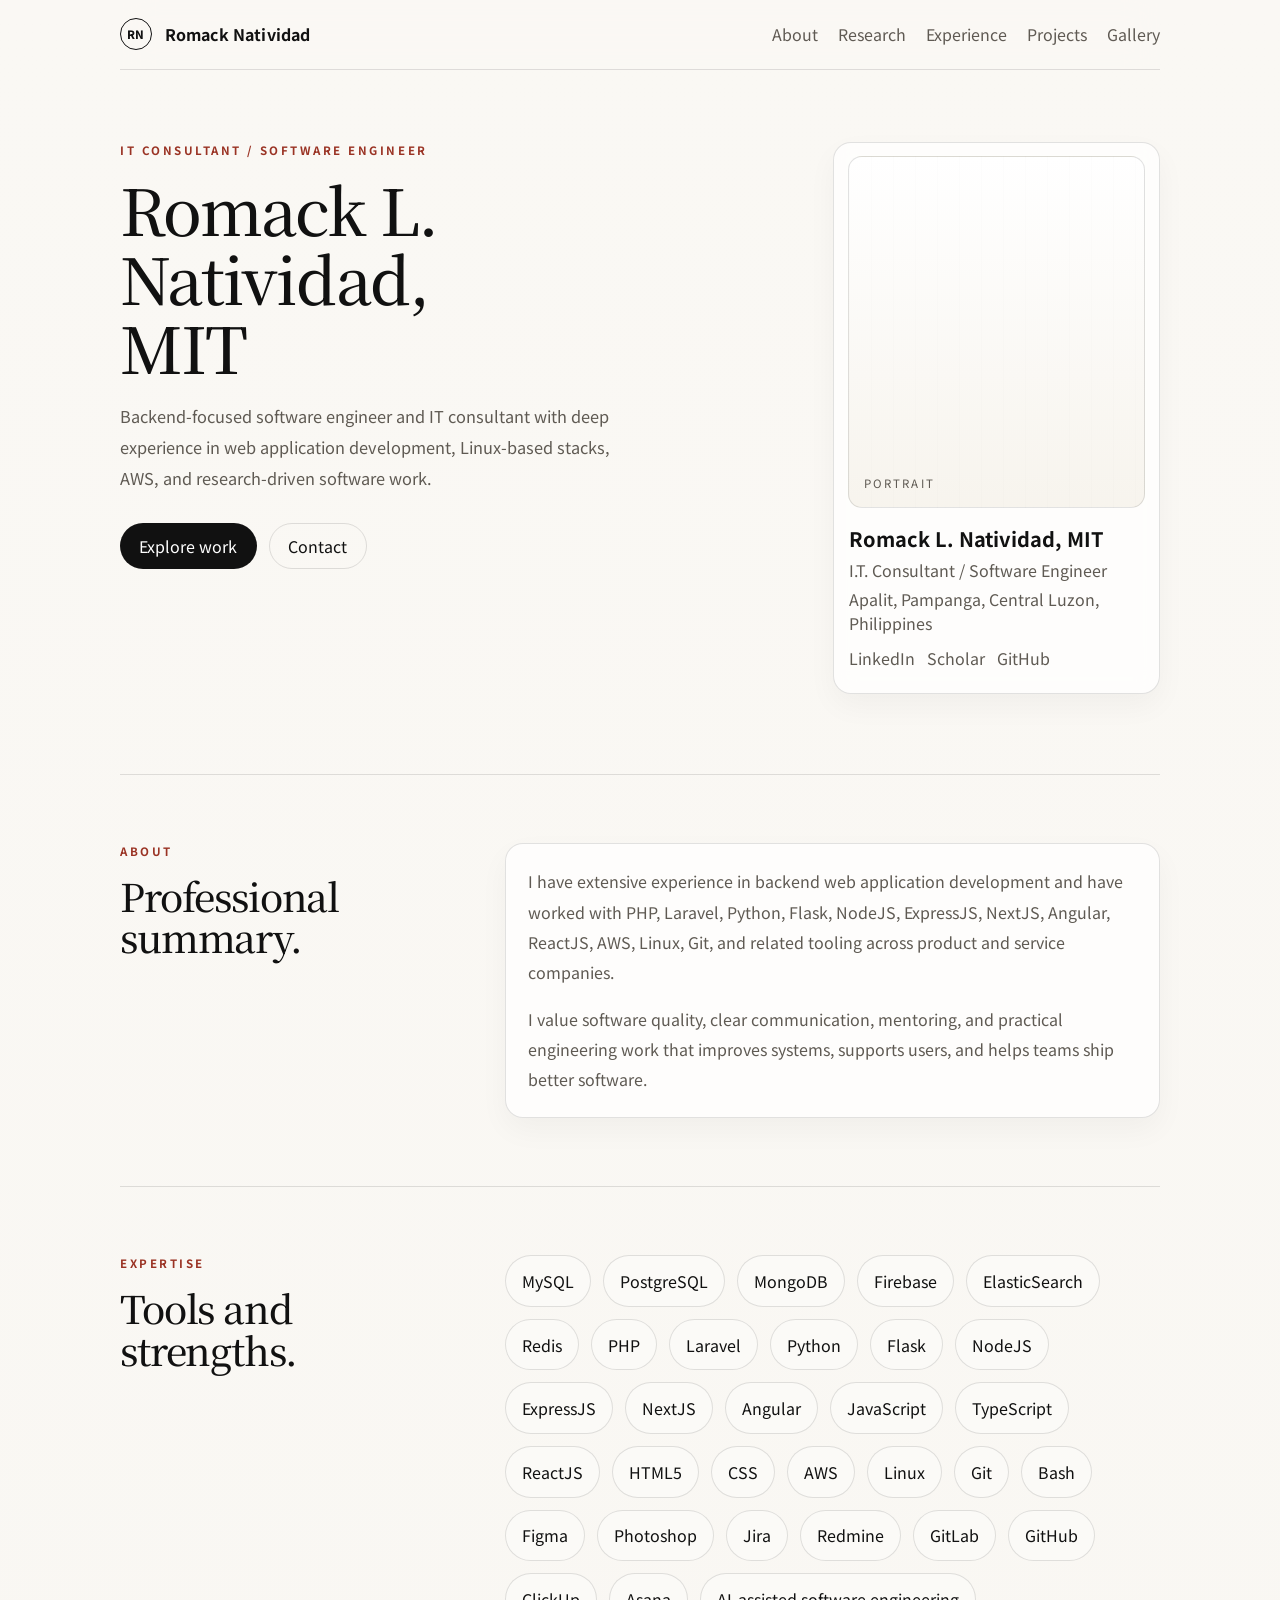
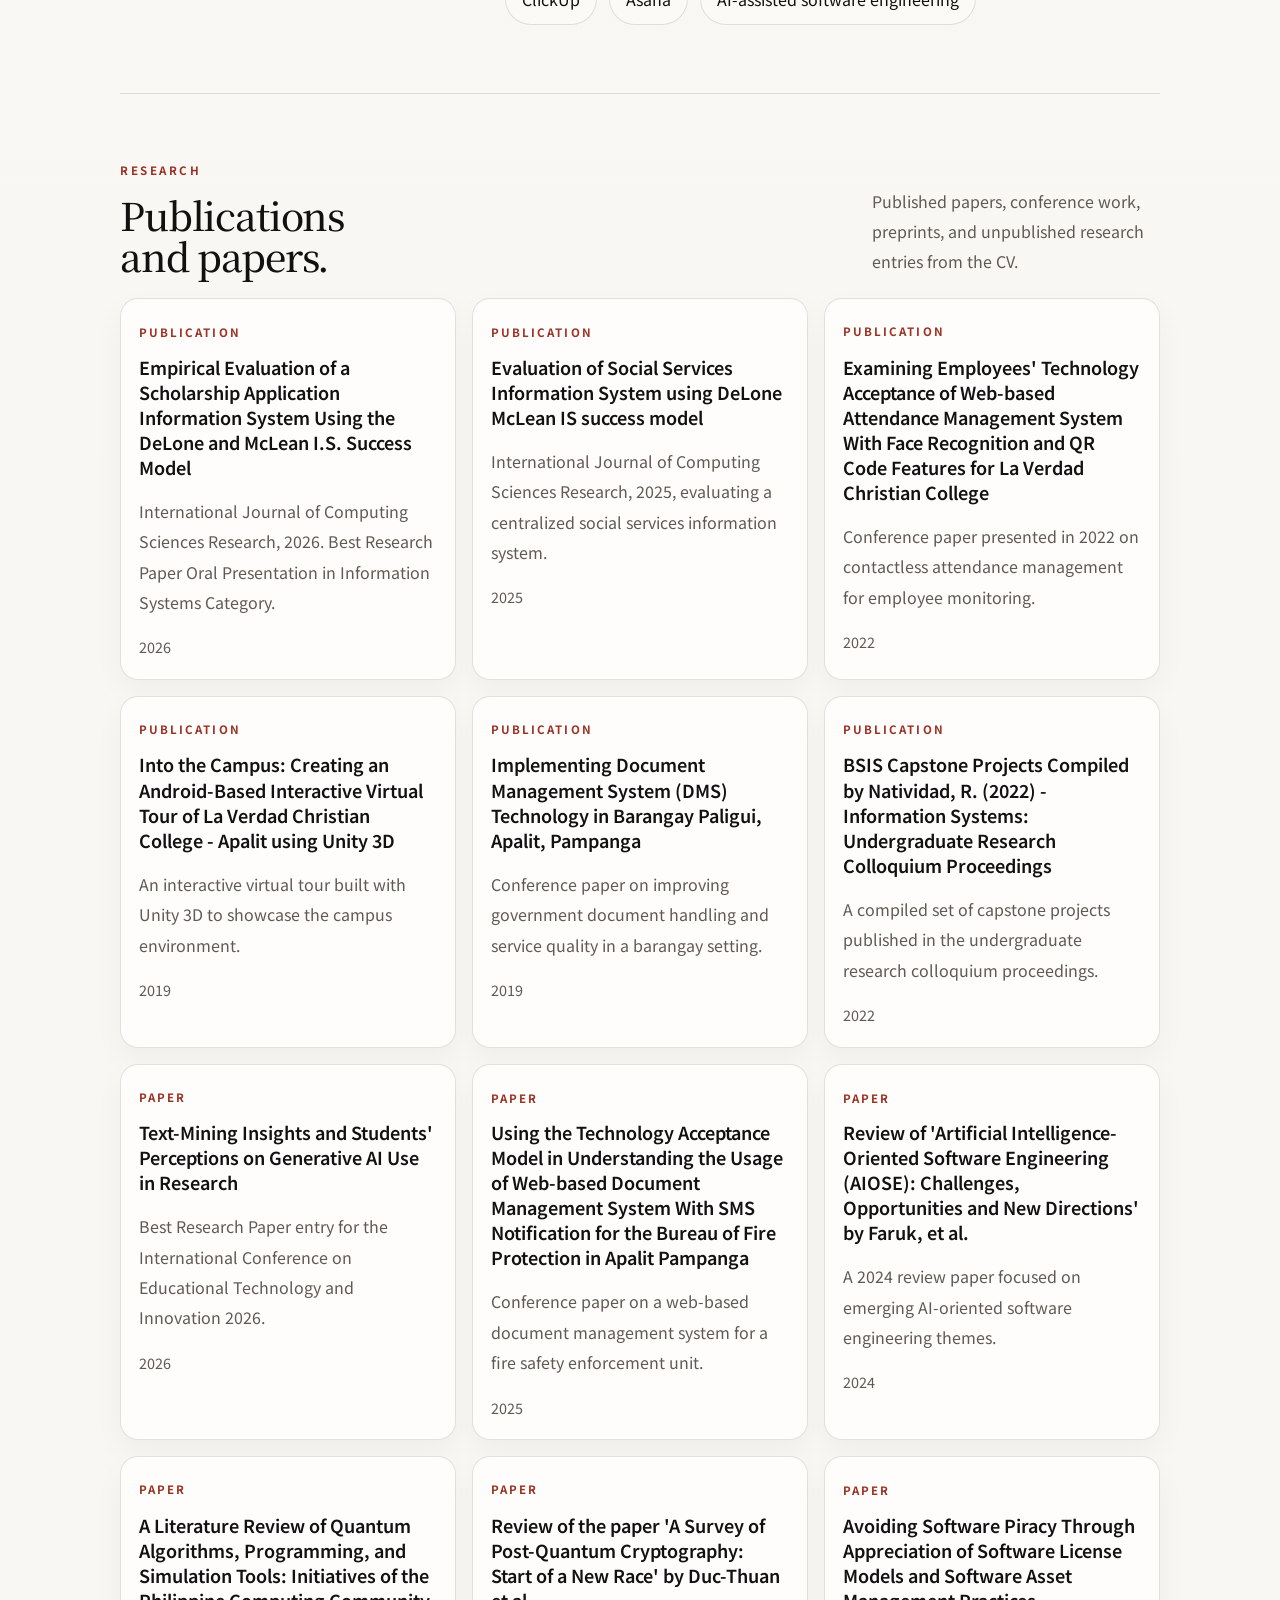
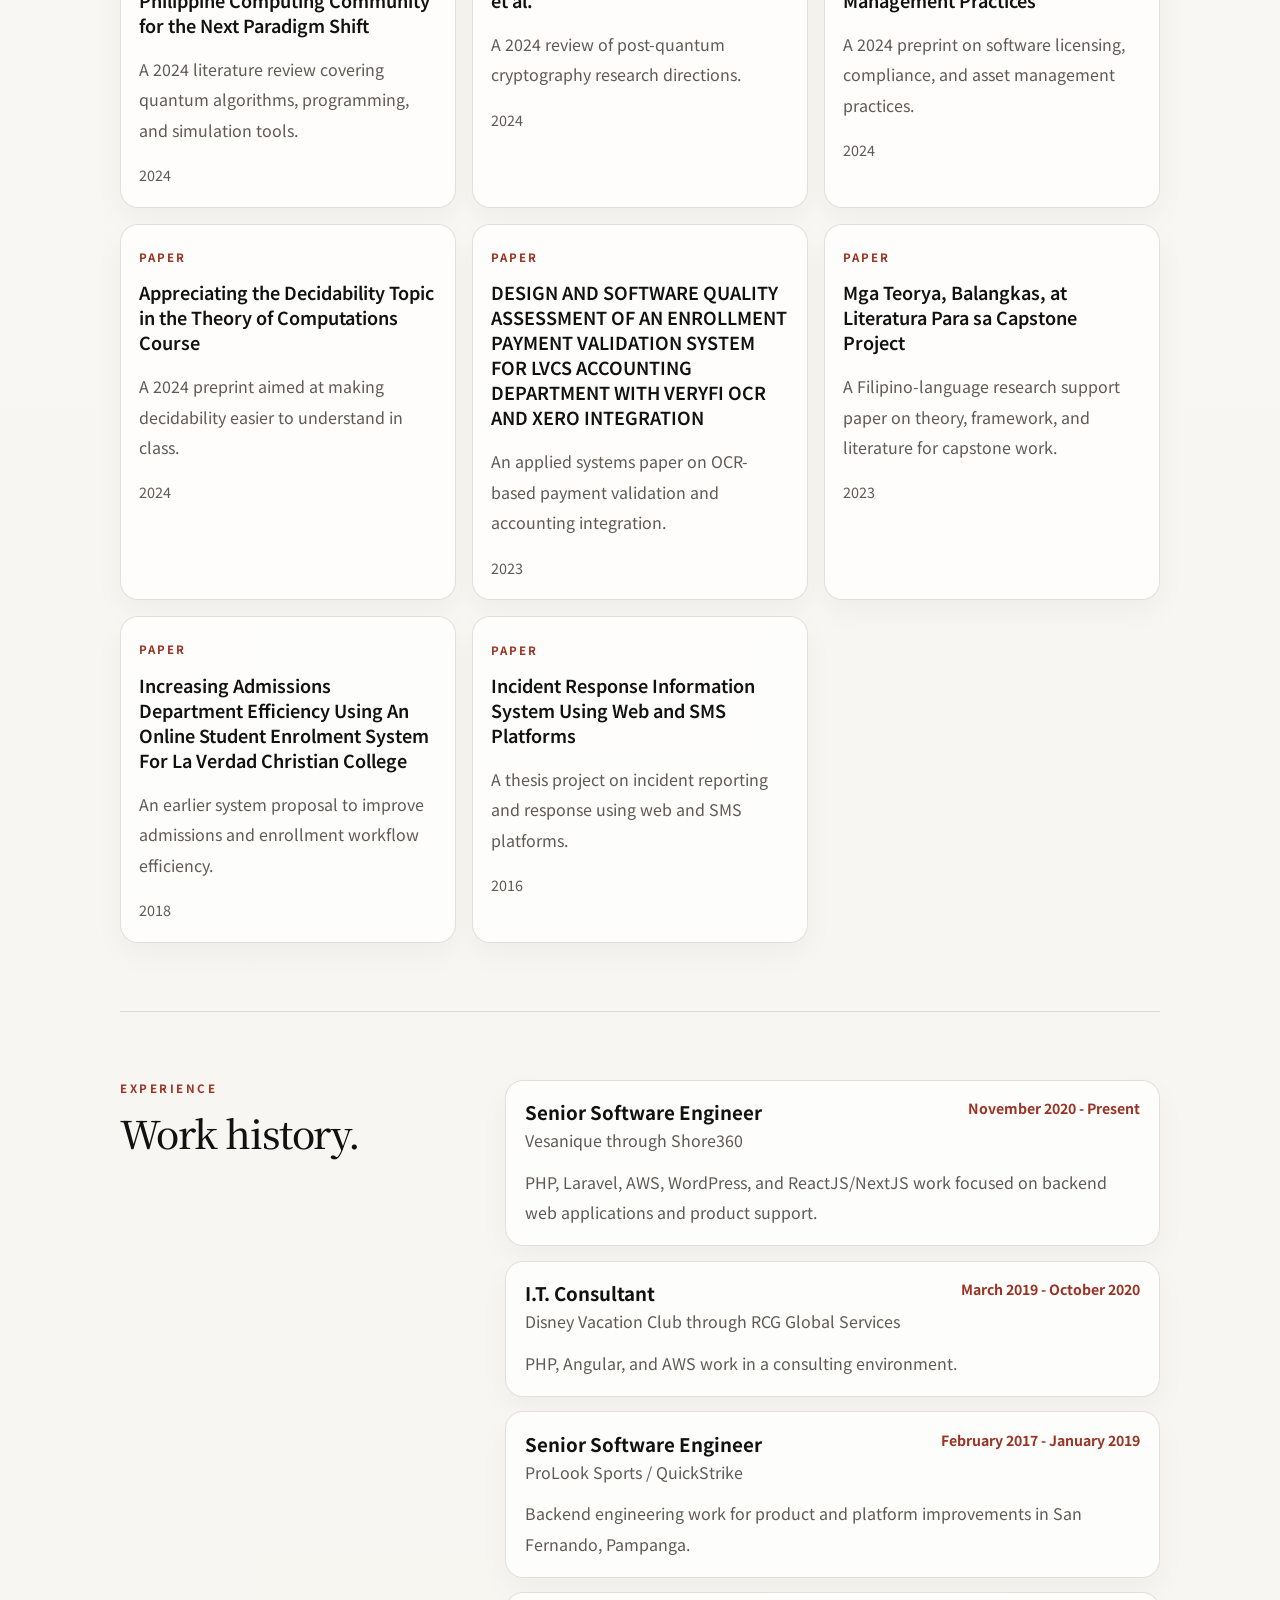
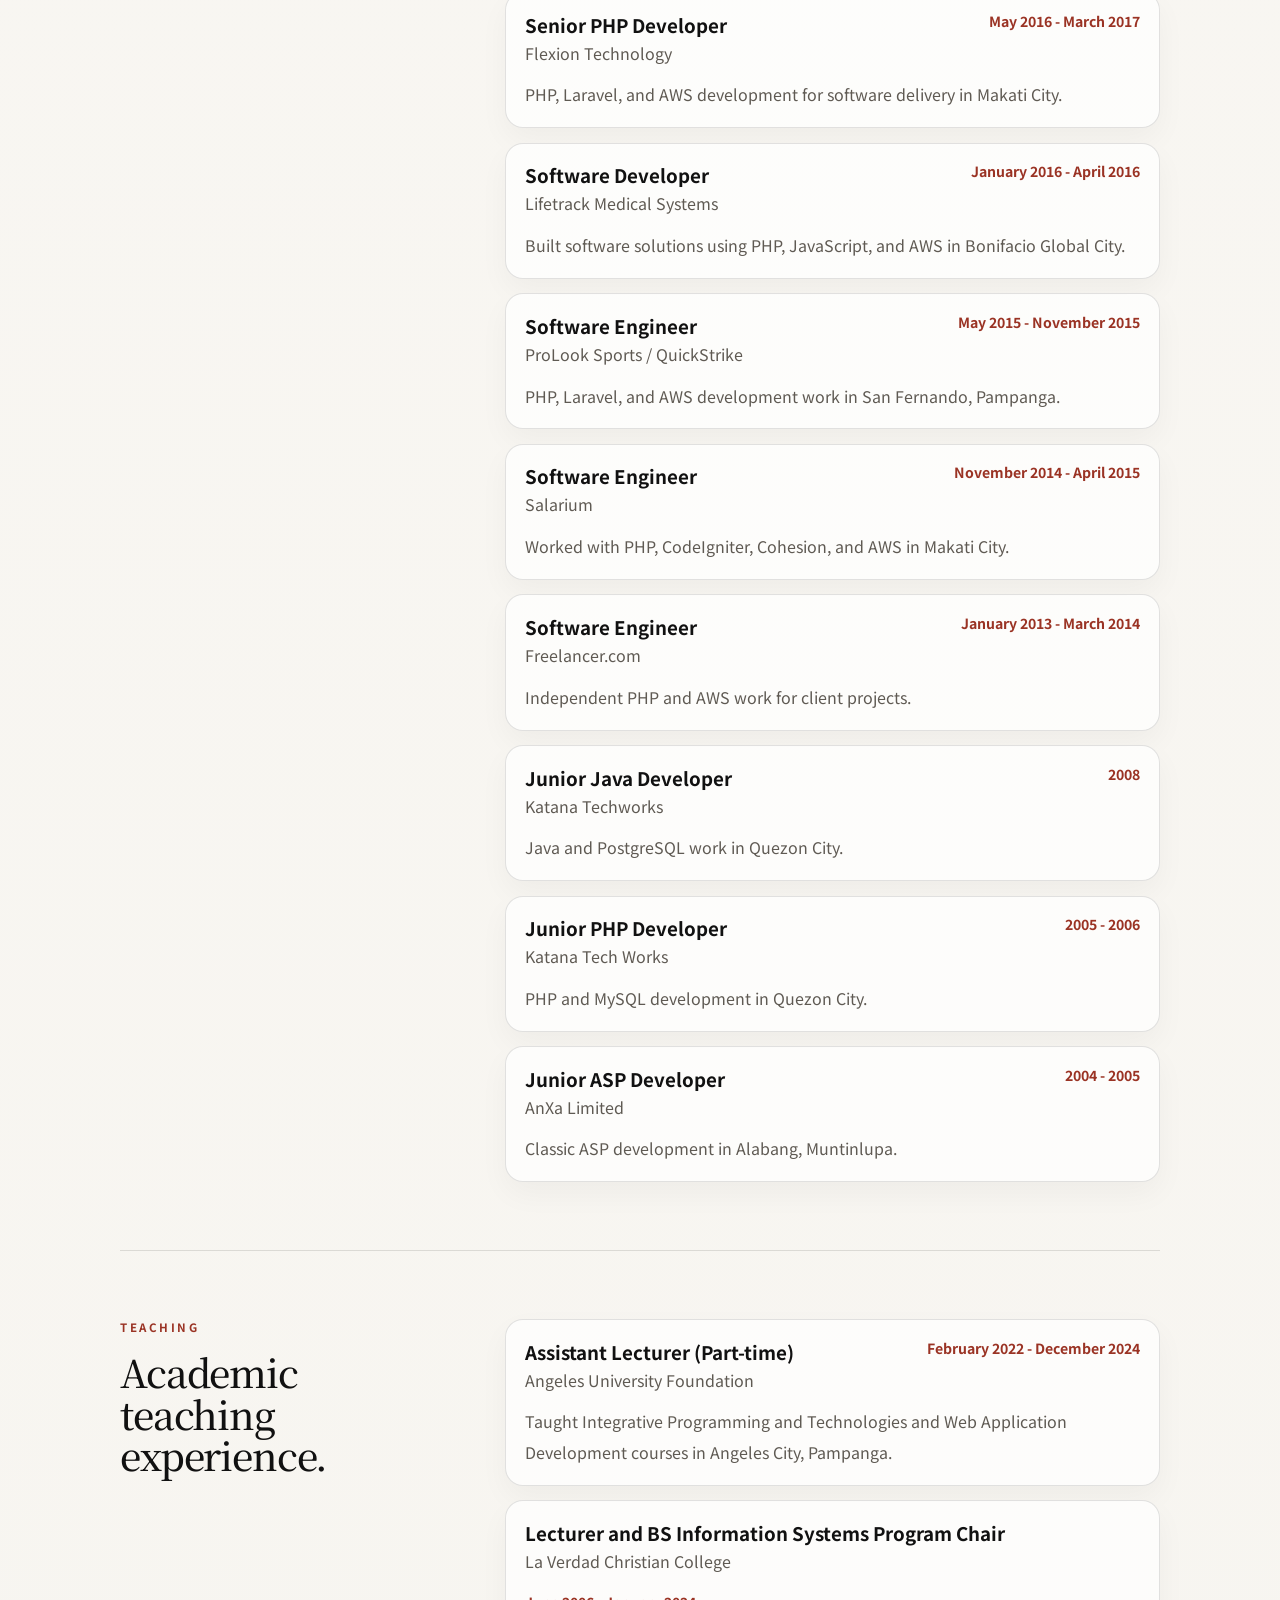
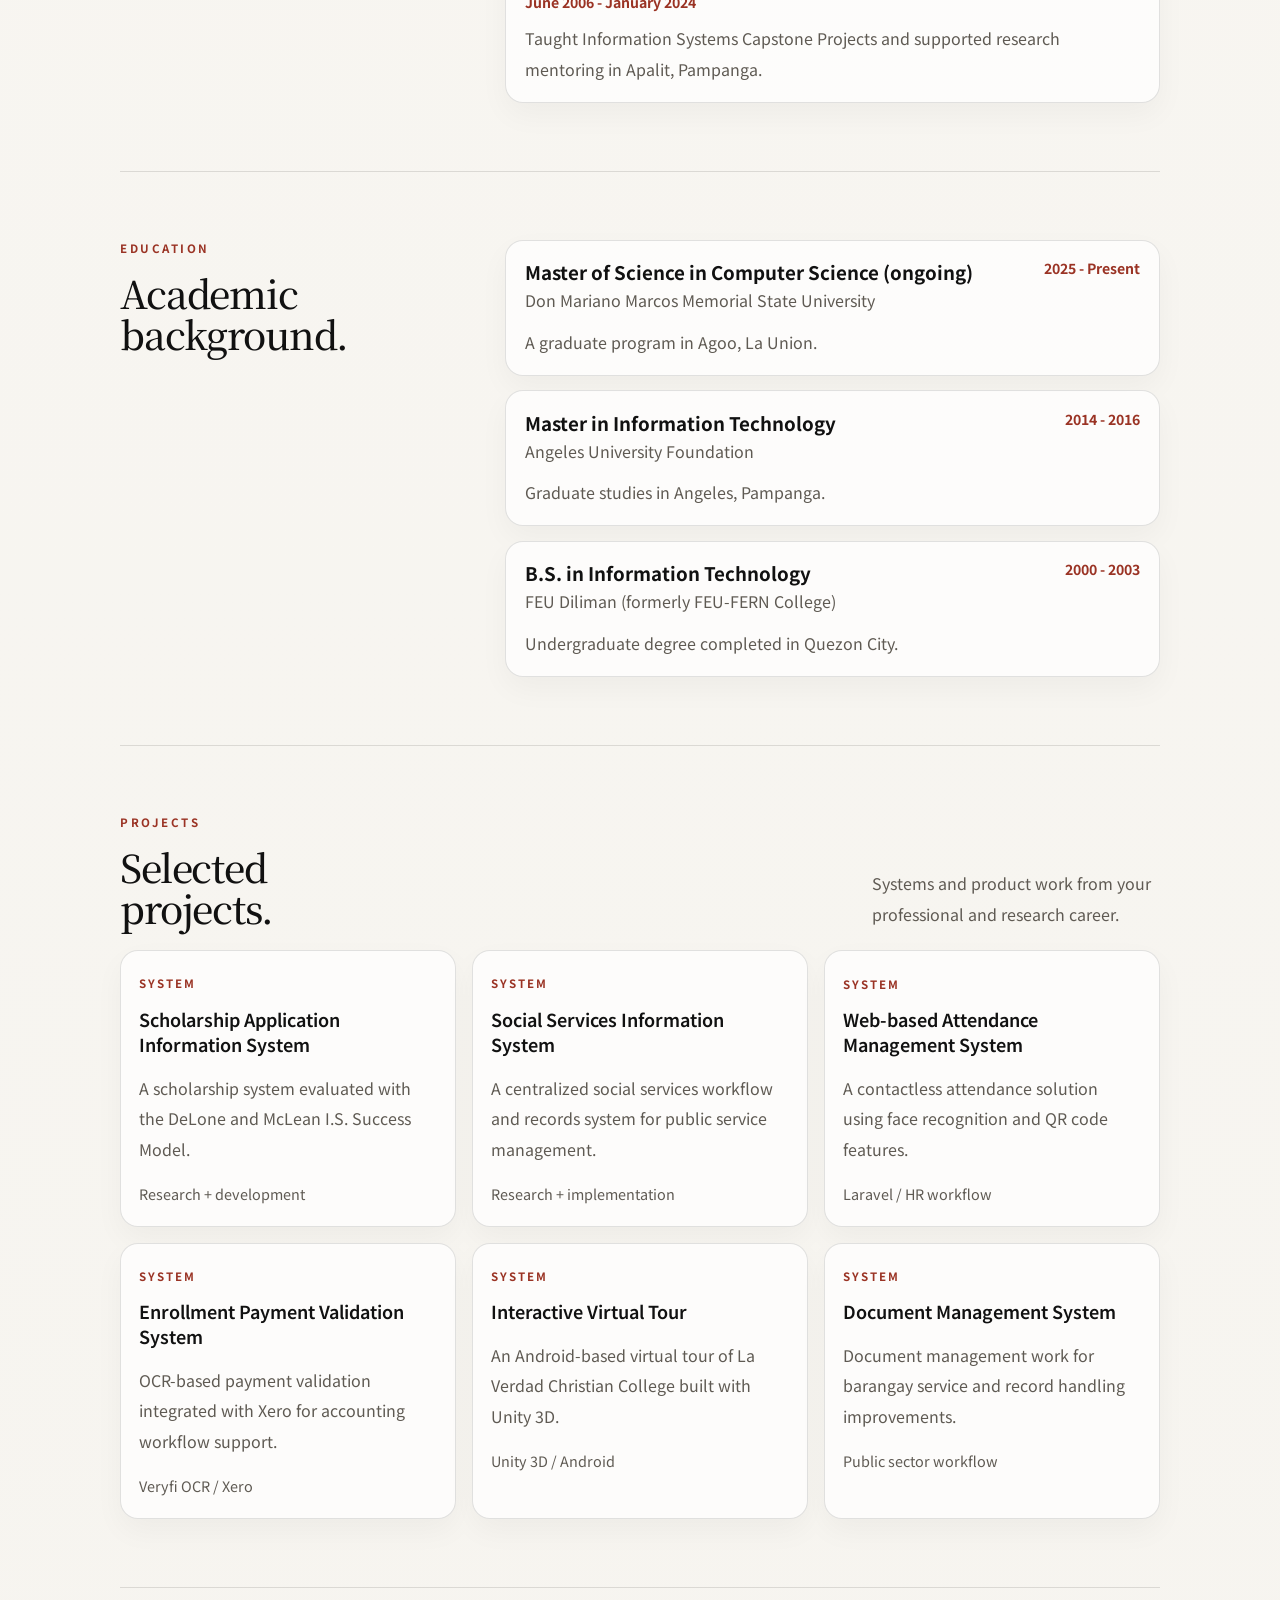
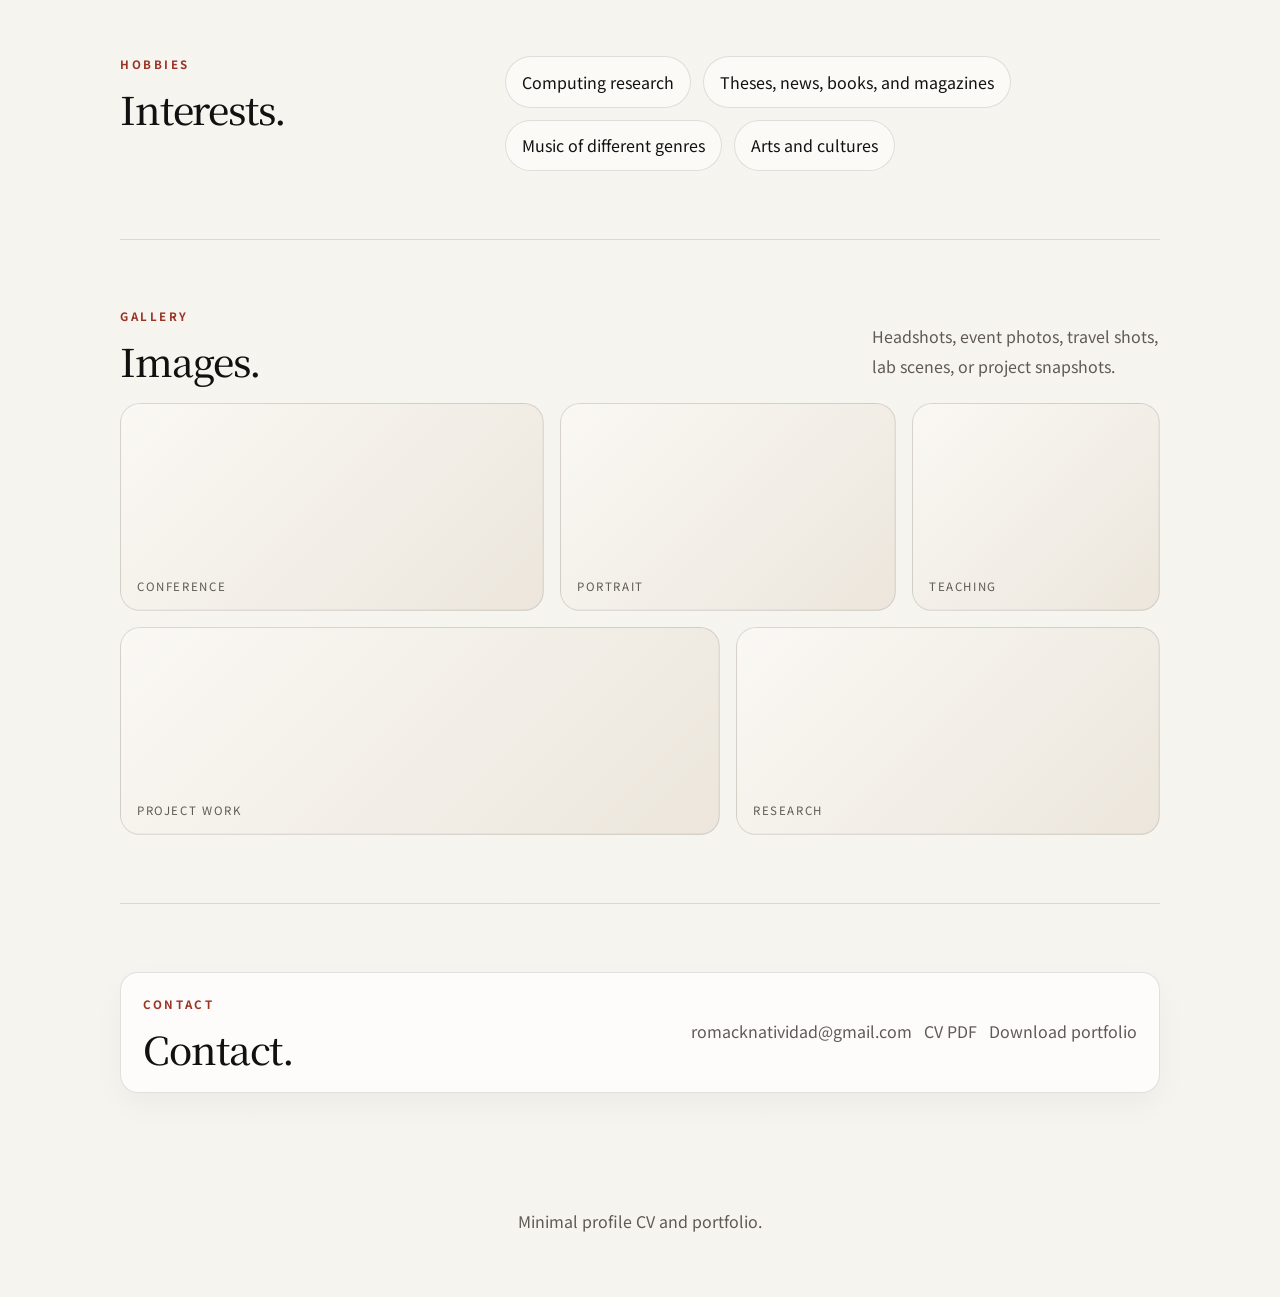
==== commit cc4c8493: "Update portfolio content from CV" ====
--- a/index.html
+++ b/index.html
@@ -34,11 +34,11 @@
     <main id="home">
       <section class="hero section">
         <div class="hero-copy reveal">
-          <p class="eyebrow">Researcher / Builder / Writer</p>
-          <h1>Your work, background, and visual archive in one quiet space.</h1>
+          <p class="eyebrow">IT Consultant / Software Engineer</p>
+          <h1>Romack L. Natividad, MIT</h1>
           <p class="lede">
-            A minimalist portfolio for research papers, professional history, selected projects,
-            hobbies, and photographs.
+            Backend-focused software engineer and IT consultant with deep experience in web
+            application development, Linux-based stacks, AWS, and research-driven software work.
           </p>
           <div class="hero-actions">
             <a class="button primary" href="#research">Explore work</a>
@@ -51,9 +51,9 @@
             <span>Portrait</span>
           </div>
           <div class="profile-meta">
-            <p class="name">Your Name</p>
-            <p class="title">Academic Title or Profession</p>
-            <p class="location">City, Country</p>
+            <p class="name">Romack L. Natividad, MIT</p>
+            <p class="title">I.T. Consultant / Software Engineer</p>
+            <p class="location">Apalit, Pampanga, Central Luzon, Philippines</p>
           </div>
           <div class="profile-links">
             <a href="#" aria-label="LinkedIn profile">LinkedIn</a>
@@ -66,14 +66,28 @@
       <section id="about" class="section split reveal">
         <div>
           <p class="section-label">About</p>
-          <h2>Professional background.</h2>
+          <h2>Professional summary.</h2>
         </div>
         <div class="content-panel">
           <p>
-            Write a concise summary of your current role, areas of expertise, education, and the
-            themes that connect your work.
+            I have extensive experience in backend web application development and have worked with
+            PHP, Laravel, Python, Flask, NodeJS, ExpressJS, NextJS, Angular, ReactJS, AWS, Linux,
+            Git, and related tooling across product and service companies.
           </p>
-          <p>The tone here can stay formal, restrained, and clear.</p>
+          <p>
+            I value software quality, clear communication, mentoring, and practical engineering
+            work that improves systems, supports users, and helps teams ship better software.
+          </p>
+        </div>
+      </section>
+
+      <section class="section split reveal">
+        <div>
+          <p class="section-label">Expertise</p>
+          <h2>Tools and strengths.</h2>
+        </div>
+        <div>
+          <div id="expertise" class="chips"></div>
         </div>
       </section>
 
@@ -81,11 +95,11 @@
         <div class="section-heading">
           <div>
             <p class="section-label">Research</p>
-            <h2>Selected research output.</h2>
+            <h2>Publications and papers.</h2>
           </div>
           <p class="section-note">
-            The public profile reports 13 publications, but only 11 titles were visible in the
-            public snapshot I fetched.
+            Published papers, conference work, preprints, and unpublished research entries from
+            the CV.
           </p>
         </div>
         <div id="publications" class="grid cards"></div>
@@ -99,13 +113,29 @@
         <div class="timeline" id="experience-list"></div>
       </section>
 
+      <section class="section split reveal">
+        <div>
+          <p class="section-label">Teaching</p>
+          <h2>Academic teaching experience.</h2>
+        </div>
+        <div class="timeline" id="teaching-list"></div>
+      </section>
+
+      <section class="section split reveal">
+        <div>
+          <p class="section-label">Education</p>
+          <h2>Academic background.</h2>
+        </div>
+        <div class="timeline" id="education-list"></div>
+      </section>
+
       <section id="projects" class="section reveal">
         <div class="section-heading">
           <div>
             <p class="section-label">Projects</p>
             <h2>Selected projects.</h2>
           </div>
-          <p class="section-note">Experiments, collaborations, technical builds, or community work.</p>
+          <p class="section-note">Systems and product work from your professional and research career.</p>
         </div>
         <div id="projects-grid" class="grid cards"></div>
       </section>
@@ -113,7 +143,7 @@
       <section class="section split reveal">
         <div>
           <p class="section-label">Hobbies</p>
-          <h2>Outside work.</h2>
+          <h2>Interests.</h2>
         </div>
         <div id="hobbies" class="chips"></div>
       </section>
@@ -136,8 +166,8 @@
             <h2>Contact.</h2>
           </div>
           <div class="contact-links">
-            <a href="mailto:you@example.com">you@example.com</a>
-            <a href="#">CV PDF</a>
+            <a href="mailto:romacknatividad@gmail.com">romacknatividad@gmail.com</a>
+            <a href="https://drive.google.com/file/d/1XUiBuCfFqcg6ziyeZ5r28GScBcS6tUC1/view?usp=sharing">CV PDF</a>
             <a href="#">Download portfolio</a>
           </div>
         </div>
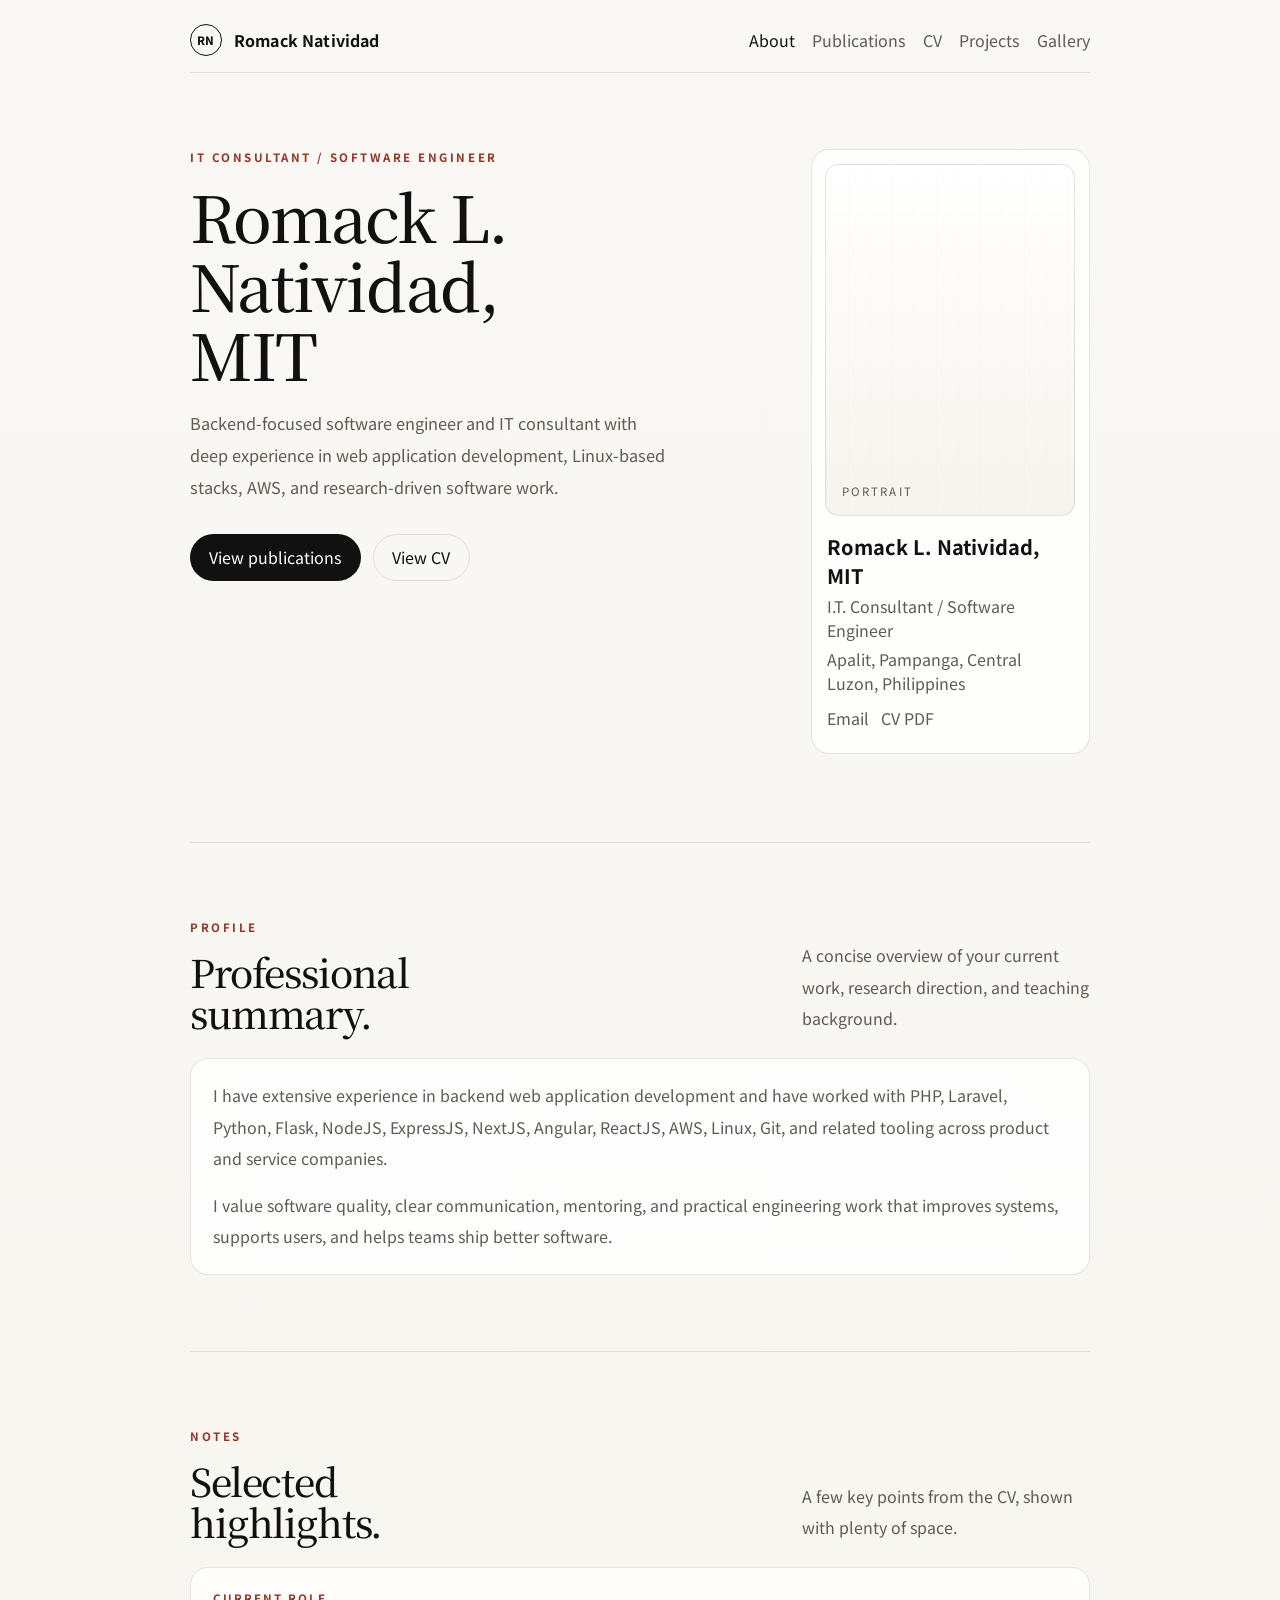
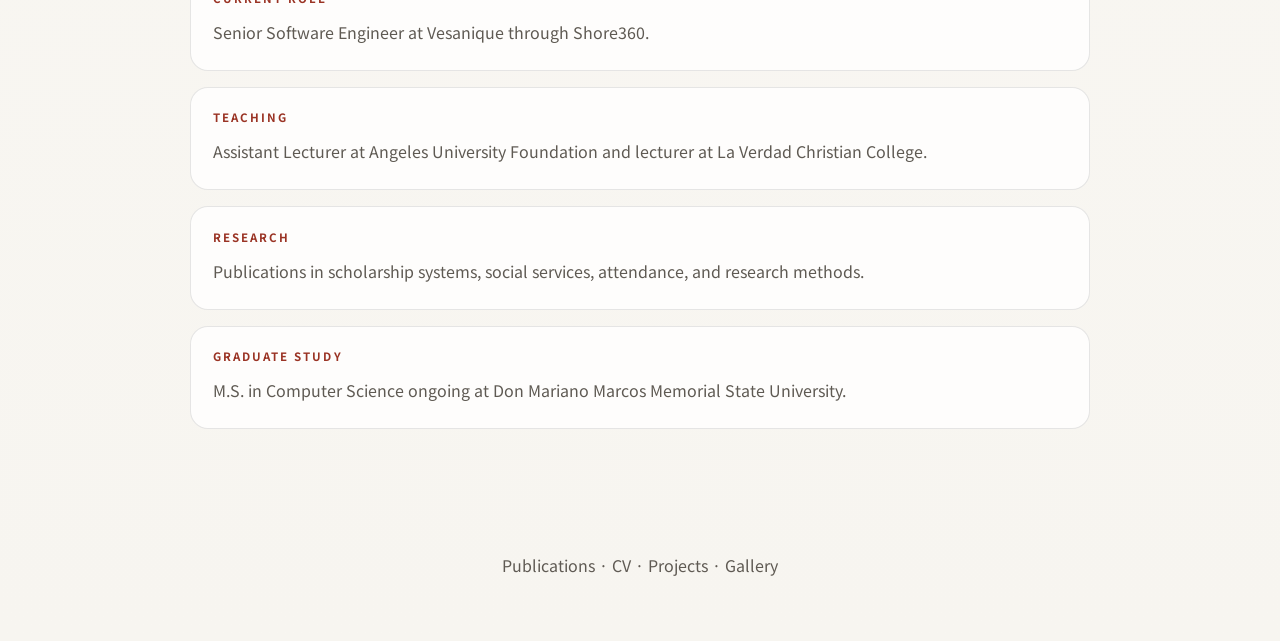
==== commit 58cc254f: "Split portfolio into multiple pages" ====
--- a/index.html
+++ b/index.html
@@ -5,9 +5,9 @@
     <meta name="viewport" content="width=device-width, initial-scale=1.0" />
     <meta
       name="description"
-      content="A minimalist personal profile CV and portfolio showcasing research papers, professional background, projects, hobbies, and photos."
+      content="Romack Natividad's minimalist portfolio and CV, inspired by a spacious editorial layout."
     />
-    <title>Romack Natividad | Portfolio</title>
+    <title>Romack Natividad | About</title>
     <link rel="preconnect" href="https://fonts.googleapis.com" />
     <link rel="preconnect" href="https://fonts.gstatic.com" crossorigin />
     <link
@@ -18,21 +18,21 @@
   </head>
   <body>
     <header class="topbar">
-      <a class="brand" href="#home">
+      <a class="brand" href="index.html">
         <span class="brand-mark">RN</span>
         <span class="brand-text">Romack Natividad</span>
       </a>
       <nav class="nav">
-        <a href="#about">About</a>
-        <a href="#research">Research</a>
-        <a href="#experience">Experience</a>
-        <a href="#projects">Projects</a>
-        <a href="#gallery">Gallery</a>
+        <a href="index.html" aria-current="page">About</a>
+        <a href="publications.html">Publications</a>
+        <a href="cv.html">CV</a>
+        <a href="projects.html">Projects</a>
+        <a href="gallery.html">Gallery</a>
       </nav>
     </header>
 
-    <main id="home">
-      <section class="hero section">
+    <main>
+      <section class="section hero">
         <div class="hero-copy reveal">
           <p class="eyebrow">IT Consultant / Software Engineer</p>
           <h1>Romack L. Natividad, MIT</h1>
@@ -41,8 +41,8 @@
             application development, Linux-based stacks, AWS, and research-driven software work.
           </p>
           <div class="hero-actions">
-            <a class="button primary" href="#research">Explore work</a>
-            <a class="button secondary" href="#contact">Contact</a>
+            <a class="button primary" href="publications.html">View publications</a>
+            <a class="button secondary" href="cv.html">View CV</a>
           </div>
         </div>
 
@@ -56,23 +56,30 @@
             <p class="location">Apalit, Pampanga, Central Luzon, Philippines</p>
           </div>
           <div class="profile-links">
-            <a href="#" aria-label="LinkedIn profile">LinkedIn</a>
-            <a href="#" aria-label="Google Scholar profile">Scholar</a>
-            <a href="#" aria-label="GitHub profile">GitHub</a>
+            <a href="mailto:romacknatividad@gmail.com">Email</a>
+            <a
+              href="https://drive.google.com/file/d/1XUiBuCfFqcg6ziyeZ5r28GScBcS6tUC1/view?usp=sharing"
+              >CV PDF</a
+            >
           </div>
         </aside>
       </section>
 
-      <section id="about" class="section split reveal">
-        <div>
-          <p class="section-label">About</p>
-          <h2>Professional summary.</h2>
+      <section class="section reveal">
+        <div class="section-heading">
+          <div>
+            <p class="section-label">Profile</p>
+            <h2>Professional summary.</h2>
+          </div>
+          <p class="section-note">
+            A concise overview of your current work, research direction, and teaching background.
+          </p>
         </div>
         <div class="content-panel">
           <p>
-            I have extensive experience in backend web application development and have worked with
-            PHP, Laravel, Python, Flask, NodeJS, ExpressJS, NextJS, Angular, ReactJS, AWS, Linux,
-            Git, and related tooling across product and service companies.
+            I have extensive experience in backend web application development and have worked
+            with PHP, Laravel, Python, Flask, NodeJS, ExpressJS, NextJS, Angular, ReactJS, AWS,
+            Linux, Git, and related tooling across product and service companies.
           </p>
           <p>
             I value software quality, clear communication, mentoring, and practical engineering
@@ -81,101 +88,23 @@
         </div>
       </section>
 
-      <section class="section split reveal">
-        <div>
-          <p class="section-label">Expertise</p>
-          <h2>Tools and strengths.</h2>
-        </div>
-        <div>
-          <div id="expertise" class="chips"></div>
-        </div>
-      </section>
-
-      <section id="research" class="section reveal">
+      <section class="section reveal">
         <div class="section-heading">
           <div>
-            <p class="section-label">Research</p>
-            <h2>Publications and papers.</h2>
+            <p class="section-label">Notes</p>
+            <h2>Selected highlights.</h2>
           </div>
-          <p class="section-note">
-            Published papers, conference work, preprints, and unpublished research entries from
-            the CV.
-          </p>
+          <p class="section-note">A few key points from the CV, shown with plenty of space.</p>
         </div>
-        <div id="publications" class="grid cards"></div>
-      </section>
-
-      <section id="experience" class="section split reveal">
-        <div>
-          <p class="section-label">Experience</p>
-          <h2>Work history.</h2>
-        </div>
-        <div class="timeline" id="experience-list"></div>
-      </section>
-
-      <section class="section split reveal">
-        <div>
-          <p class="section-label">Teaching</p>
-          <h2>Academic teaching experience.</h2>
-        </div>
-        <div class="timeline" id="teaching-list"></div>
-      </section>
-
-      <section class="section split reveal">
-        <div>
-          <p class="section-label">Education</p>
-          <h2>Academic background.</h2>
-        </div>
-        <div class="timeline" id="education-list"></div>
-      </section>
-
-      <section id="projects" class="section reveal">
-        <div class="section-heading">
-          <div>
-            <p class="section-label">Projects</p>
-            <h2>Selected projects.</h2>
-          </div>
-          <p class="section-note">Systems and product work from your professional and research career.</p>
-        </div>
-        <div id="projects-grid" class="grid cards"></div>
-      </section>
-
-      <section class="section split reveal">
-        <div>
-          <p class="section-label">Hobbies</p>
-          <h2>Interests.</h2>
-        </div>
-        <div id="hobbies" class="chips"></div>
-      </section>
-
-      <section id="gallery" class="section reveal">
-        <div class="section-heading">
-          <div>
-            <p class="section-label">Gallery</p>
-            <h2>Images.</h2>
-          </div>
-          <p class="section-note">Headshots, event photos, travel shots, lab scenes, or project snapshots.</p>
-        </div>
-        <div id="gallery-grid" class="gallery"></div>
-      </section>
-
-      <section id="contact" class="section reveal">
-        <div class="contact-panel">
-          <div>
-            <p class="section-label">Contact</p>
-            <h2>Contact.</h2>
-          </div>
-          <div class="contact-links">
-            <a href="mailto:romacknatividad@gmail.com">romacknatividad@gmail.com</a>
-            <a href="https://drive.google.com/file/d/1XUiBuCfFqcg6ziyeZ5r28GScBcS6tUC1/view?usp=sharing">CV PDF</a>
-            <a href="#">Download portfolio</a>
-          </div>
-        </div>
+        <div id="highlights" class="highlight-grid"></div>
       </section>
     </main>
 
     <footer class="footer">
-      <p>Minimal profile CV and portfolio.</p>
+      <p>
+        <a href="publications.html">Publications</a> · <a href="cv.html">CV</a> ·
+        <a href="projects.html">Projects</a> · <a href="gallery.html">Gallery</a>
+      </p>
     </footer>
 
     <script src="script.js"></script>
--- a/styles.css
+++ b/styles.css
@@ -1,14 +1,13 @@
 :root {
   color-scheme: light;
-  --bg: #f6f4ef;
-  --surface: rgba(255, 255, 255, 0.72);
-  --surface-solid: #fbfaf7;
+  --bg: #f7f5f0;
+  --surface: rgba(255, 255, 255, 0.8);
+  --surface-strong: #fcfbf8;
   --text: #111111;
   --muted: #5f5a53;
-  --line: rgba(17, 17, 17, 0.12);
+  --line: rgba(17, 17, 17, 0.1);
   --accent: #9a3324;
-  --shadow: 0 12px 30px rgba(17, 17, 17, 0.04);
-  --max: 1040px;
+  --max: 900px;
   --radius: 18px;
 }
 
@@ -31,6 +30,11 @@
 a {
   color: inherit;
   text-decoration: none;
+}
+
+img {
+  max-width: 100%;
+  display: block;
 }
 
 .topbar,
@@ -44,19 +48,20 @@
   display: flex;
   justify-content: space-between;
   align-items: center;
-  padding: 1.15rem 0;
+  gap: 1rem;
+  padding: 1.5rem 0 1rem;
   border-bottom: 1px solid var(--line);
   position: sticky;
   top: 0;
-  backdrop-filter: blur(16px);
-  background: rgba(250, 248, 244, 0.82);
+  backdrop-filter: blur(18px);
+  background: rgba(250, 248, 244, 0.84);
   z-index: 10;
 }
 
 .brand {
   display: inline-flex;
   align-items: center;
-  gap: 0.8rem;
+  gap: 0.75rem;
   font-weight: 700;
   letter-spacing: 0.01em;
 }
@@ -74,25 +79,31 @@
 
 .nav {
   display: flex;
-  gap: 1.25rem;
+  gap: 1.1rem;
   flex-wrap: wrap;
   justify-content: flex-end;
 }
 
 .nav a,
 .profile-links a,
-.contact-links a {
+.contact-links a,
+.footer a {
   color: var(--muted);
+}
+
+.nav a[aria-current="page"] {
+  color: var(--text);
 }
 
 .nav a:hover,
 .profile-links a:hover,
-.contact-links a:hover {
+.contact-links a:hover,
+.footer a:hover {
   color: var(--text);
 }
 
 .section {
-  padding: 4.25rem 0;
+  padding: 4.75rem 0;
   border-bottom: 1px solid var(--line);
 }
 
@@ -102,11 +113,11 @@
 
 .hero {
   display: grid;
-  grid-template-columns: minmax(0, 1.5fr) minmax(280px, 0.72fr);
-  gap: 2rem;
+  grid-template-columns: minmax(0, 1.35fr) minmax(260px, 0.65fr);
+  gap: 2.5rem;
   align-items: start;
-  padding-top: 4.5rem;
-  padding-bottom: 5rem;
+  padding-top: 4.75rem;
+  padding-bottom: 5.5rem;
 }
 
 .hero-copy h1,
@@ -119,12 +130,12 @@
 }
 
 .hero-copy h1 {
-  font-size: clamp(2.7rem, 5vw, 5.2rem);
+  font-size: clamp(2.8rem, 5vw, 5.2rem);
   max-width: 11ch;
 }
 
 .section h2 {
-  font-size: clamp(1.9rem, 3vw, 3rem);
+  font-size: clamp(1.9rem, 3vw, 2.9rem);
   max-width: 12ch;
 }
 
@@ -142,14 +153,16 @@
 .section-note,
 .content-panel p,
 .timeline p,
+.publication-meta,
+.highlight-text,
 .card p,
 .card .meta {
   color: var(--muted);
-  line-height: 1.9;
+  line-height: 1.95;
 }
 
 .lede {
-  max-width: 55ch;
+  max-width: 54ch;
   margin: 1.25rem 0 0;
   font-size: 1.02rem;
 }
@@ -158,7 +171,7 @@
   display: flex;
   gap: 0.75rem;
   flex-wrap: wrap;
-  margin-top: 1.8rem;
+  margin-top: 1.9rem;
 }
 
 .button {
@@ -190,12 +203,12 @@
 .content-panel,
 .contact-panel,
 .card,
-.timeline-item {
+.timeline-item,
+.publication-group,
+.highlight-item {
   background: var(--surface);
   border: 1px solid var(--line);
   border-radius: var(--radius);
-  box-shadow: var(--shadow);
-  backdrop-filter: blur(10px);
 }
 
 .profile-card {
@@ -261,31 +274,40 @@
 .split {
   display: grid;
   grid-template-columns: minmax(220px, 0.7fr) minmax(0, 1.3fr);
-  gap: 2rem;
+  gap: 2.5rem;
   align-items: start;
 }
 
 .content-panel,
-.contact-panel {
-  padding: 1.4rem;
+.contact-panel,
+.highlight-item,
+.publication-group,
+.card,
+.timeline-item {
+  padding: 1.35rem;
 }
 
 .content-panel p:first-child,
-.timeline p:first-child {
+.timeline p:first-child,
+.highlight-text,
+.publication-title,
+.publication-meta {
   margin-top: 0;
 }
 
 .content-panel p:last-child,
-.timeline p:last-child {
+.timeline p:last-child,
+.highlight-text:last-child,
+.publication-meta:last-child {
   margin-bottom: 0;
 }
 
 .section-heading {
   display: flex;
   justify-content: space-between;
-  gap: 1rem;
+  gap: 1.25rem;
   align-items: end;
-  margin-bottom: 1.35rem;
+  margin-bottom: 1.5rem;
 }
 
 .section-note {
@@ -293,9 +315,31 @@
   max-width: 32ch;
 }
 
+.highlight-grid {
+  display: grid;
+  gap: 1rem;
+}
+
+.highlight-item h3 {
+  margin: 0 0 0.55rem;
+}
+
+.highlight-label {
+  margin: 0;
+  color: var(--accent);
+  font-size: 0.72rem;
+  text-transform: uppercase;
+  letter-spacing: 0.18em;
+  font-weight: 700;
+}
+
+.highlight-text {
+  margin: 0.7rem 0 0;
+}
+
 .grid {
   display: grid;
-  grid-template-columns: repeat(3, minmax(0, 1fr));
+  grid-template-columns: 1fr;
   gap: 1rem;
 }
 
@@ -317,7 +361,7 @@
 .card h3 {
   margin: 0.8rem 0 0.55rem;
   font-size: 1.12rem;
-  line-height: 1.4;
+  line-height: 1.45;
   font-weight: 600;
 }
 
@@ -326,13 +370,50 @@
   font-size: 0.9rem;
 }
 
+.publication-group {
+  display: grid;
+  gap: 1rem;
+}
+
+.publication-group + .publication-group {
+  margin-top: 2rem;
+}
+
+.publication-group h3 {
+  margin: 0;
+  font-family: "Noto Serif JP", Georgia, serif;
+  font-weight: 500;
+  font-size: 1.55rem;
+}
+
+.publication-list {
+  display: grid;
+  gap: 0.9rem;
+}
+
+.publication-item {
+  padding-top: 0.9rem;
+  border-top: 1px solid var(--line);
+}
+
+.publication-item:first-child {
+  padding-top: 0;
+  border-top: 0;
+}
+
+.publication-title {
+  margin-bottom: 0.35rem;
+  font-size: 1rem;
+  line-height: 1.85;
+}
+
+.publication-meta {
+  font-size: 0.9rem;
+}
+
 .timeline {
   display: grid;
-  gap: 0.9rem;
-}
-
-.timeline-item {
-  padding: 1.1rem 1.2rem;
+  gap: 0.95rem;
 }
 
 .timeline-item header {
@@ -367,7 +448,7 @@
   padding: 0.8rem 1rem;
   border-radius: 999px;
   border: 1px solid var(--line);
-  background: var(--surface-solid);
+  background: var(--surface-strong);
 }
 
 .gallery {
@@ -464,11 +545,7 @@
 
   .hero {
     min-height: auto;
-    padding-top: 3rem;
-  }
-
-  .grid {
-    grid-template-columns: 1fr;
+    padding-top: 3.5rem;
   }
 
   .gallery-item {
@@ -489,10 +566,10 @@
   }
 
   .section {
-    padding: 3.25rem 0;
+    padding: 3.5rem 0;
   }
 
   .hero-copy h1 {
-    font-size: clamp(2.4rem, 11vw, 3.6rem);
-  }
-}
+    font-size: clamp(2.5rem, 11vw, 3.8rem);
+  }
+}
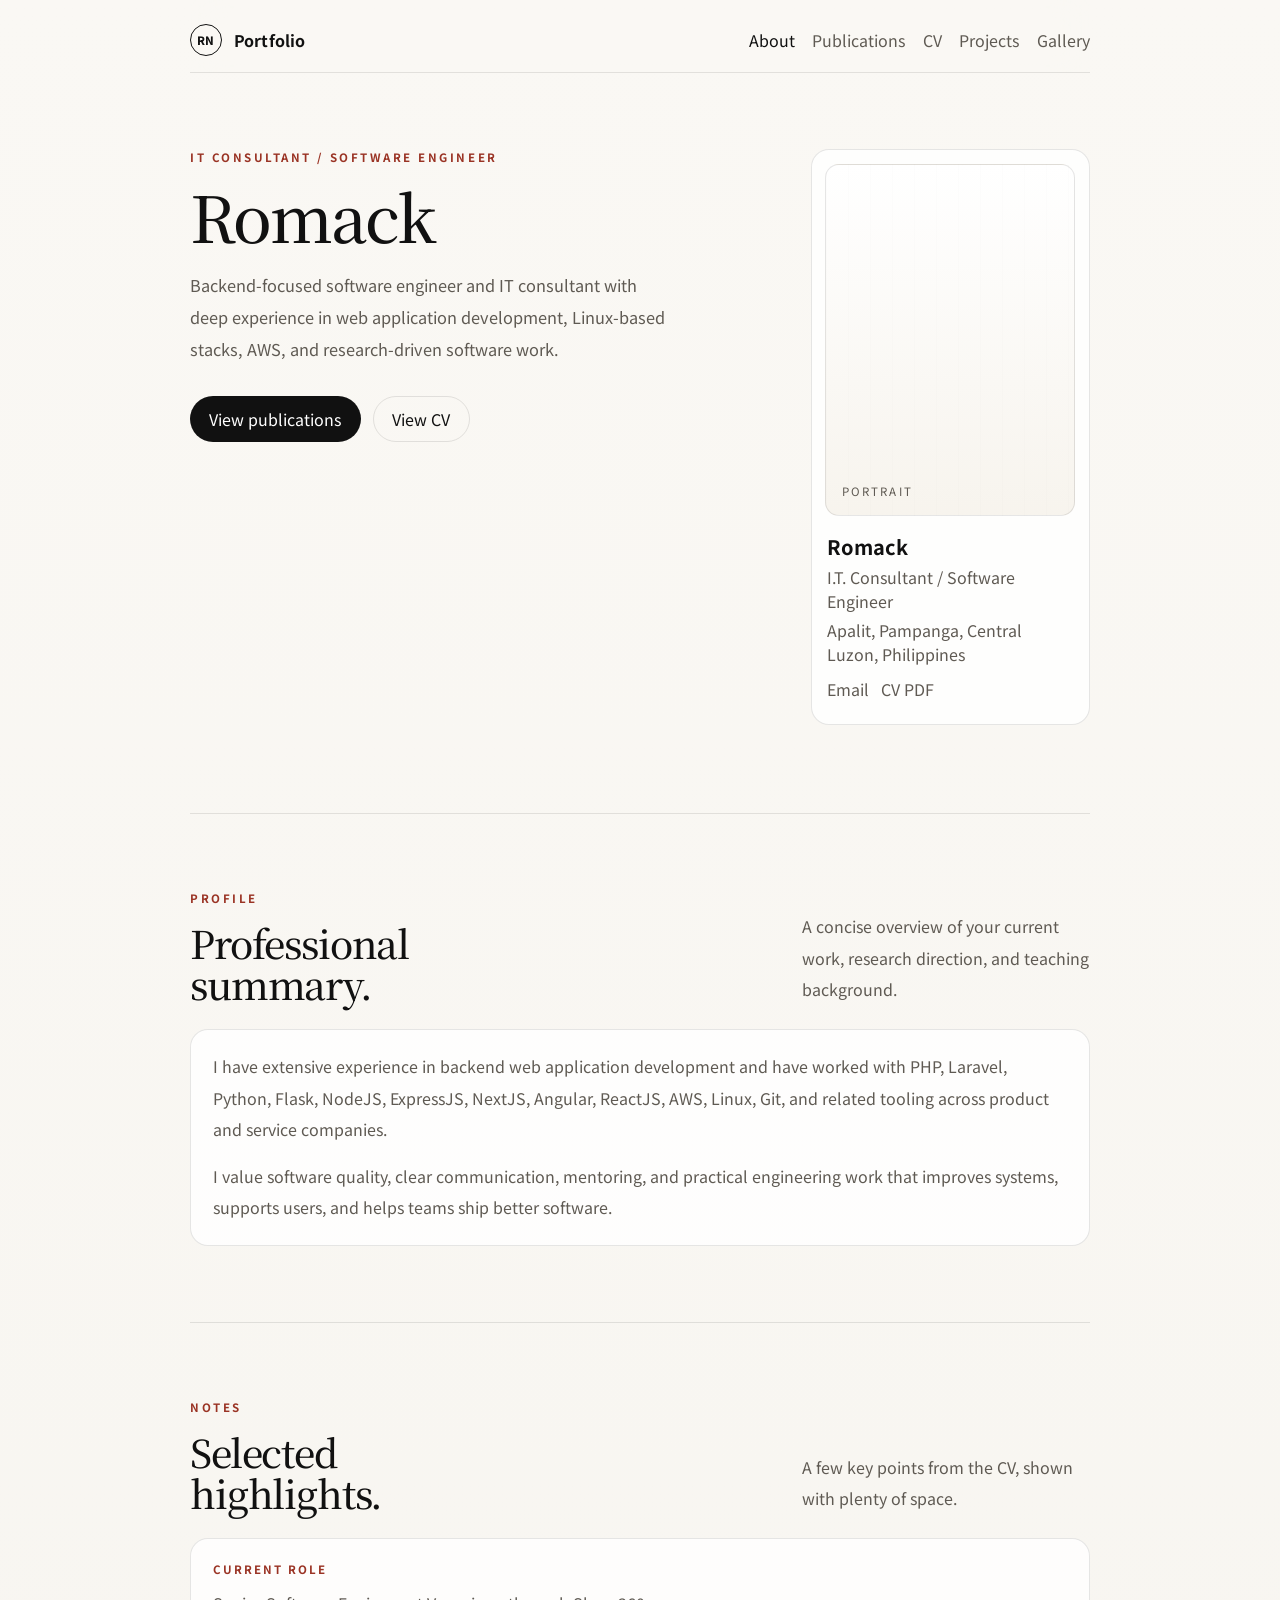
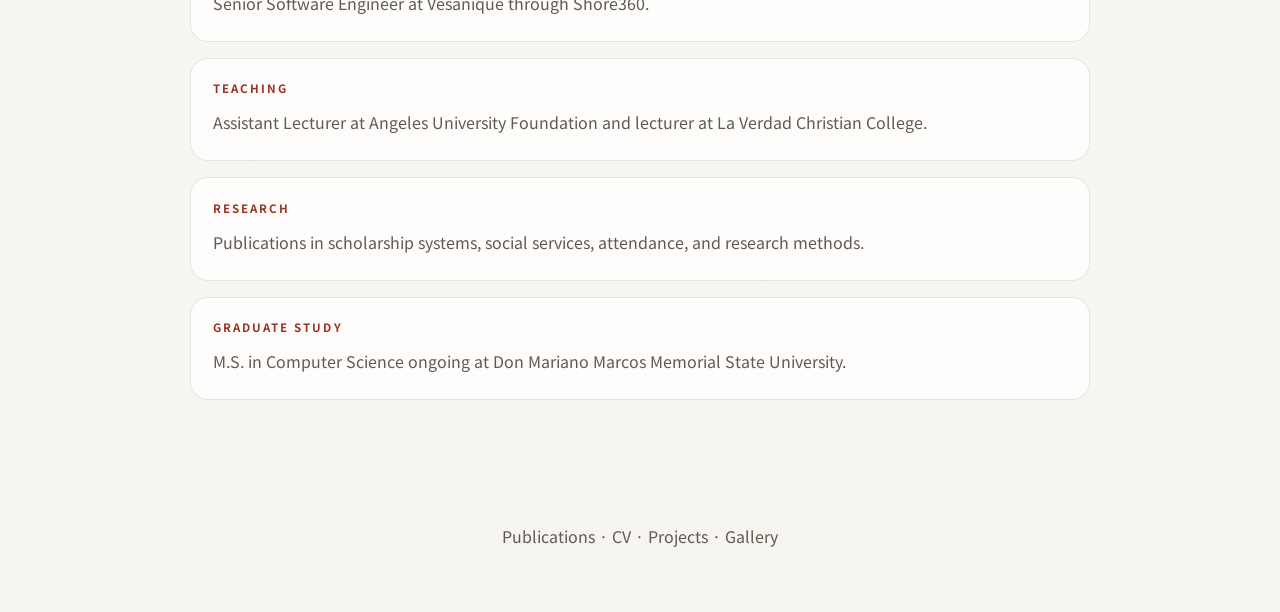
==== commit dcd8309d: "Reduce repeated name usage" ====
--- a/index.html
+++ b/index.html
@@ -5,9 +5,9 @@
     <meta name="viewport" content="width=device-width, initial-scale=1.0" />
     <meta
       name="description"
-      content="Romack Natividad's minimalist portfolio and CV, inspired by a spacious editorial layout."
+      content="A minimalist portfolio and CV inspired by a spacious editorial layout."
     />
-    <title>Romack Natividad | About</title>
+    <title>About | Portfolio</title>
     <link rel="preconnect" href="https://fonts.googleapis.com" />
     <link rel="preconnect" href="https://fonts.gstatic.com" crossorigin />
     <link
@@ -20,7 +20,7 @@
     <header class="topbar">
       <a class="brand" href="index.html">
         <span class="brand-mark">RN</span>
-        <span class="brand-text">Romack Natividad</span>
+        <span class="brand-text">Portfolio</span>
       </a>
       <nav class="nav">
         <a href="index.html" aria-current="page">About</a>
@@ -35,7 +35,7 @@
       <section class="section hero">
         <div class="hero-copy reveal">
           <p class="eyebrow">IT Consultant / Software Engineer</p>
-          <h1>Romack L. Natividad, MIT</h1>
+          <h1>Romack</h1>
           <p class="lede">
             Backend-focused software engineer and IT consultant with deep experience in web
             application development, Linux-based stacks, AWS, and research-driven software work.
@@ -51,7 +51,7 @@
             <span>Portrait</span>
           </div>
           <div class="profile-meta">
-            <p class="name">Romack L. Natividad, MIT</p>
+            <p class="name">Romack</p>
             <p class="title">I.T. Consultant / Software Engineer</p>
             <p class="location">Apalit, Pampanga, Central Luzon, Philippines</p>
           </div>
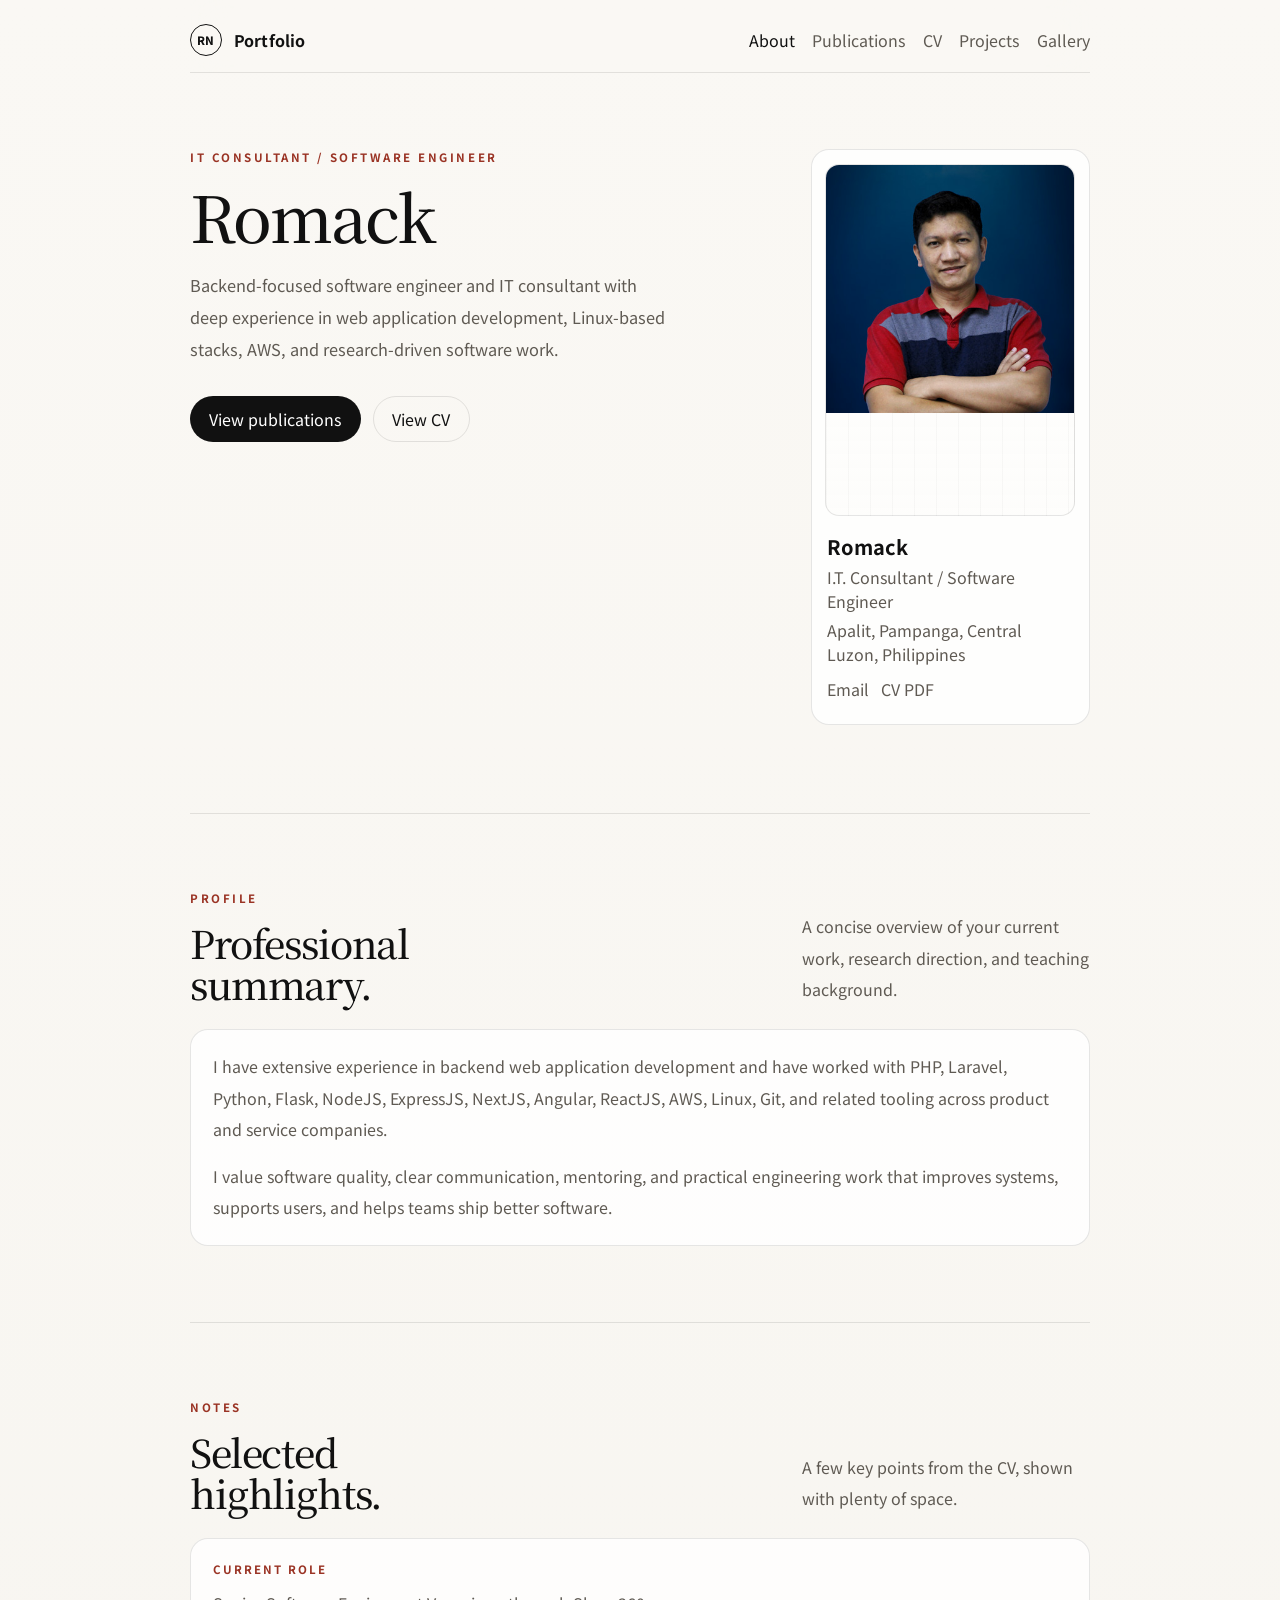
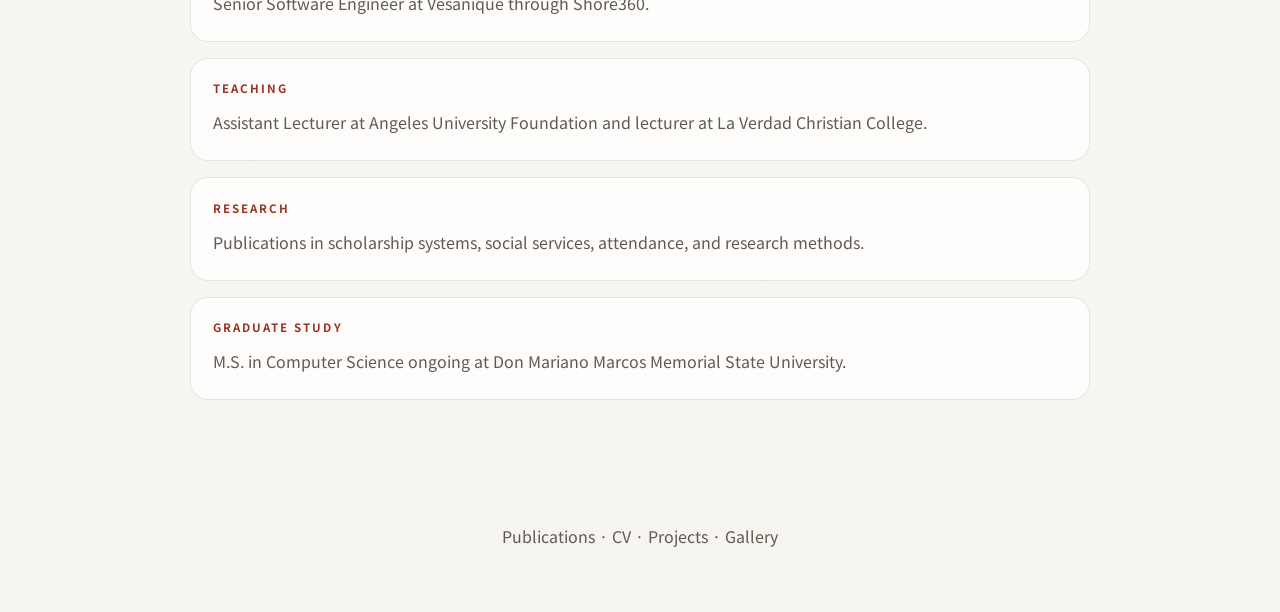
==== commit c1f2c988: "Add profile portrait from Vesanique" ====
--- a/index.html
+++ b/index.html
@@ -47,8 +47,8 @@
         </div>
 
         <aside class="profile-card reveal">
-          <div class="profile-portrait" aria-hidden="true">
-            <span>Portrait</span>
+          <div class="profile-portrait">
+            <img src="assets/profile.jpg" alt="Romack Natividad portrait" />
           </div>
           <div class="profile-meta">
             <p class="name">Romack</p>
--- a/styles.css
+++ b/styles.css
@@ -219,8 +219,9 @@
   min-height: 22rem;
   border: 1px solid var(--line);
   border-radius: calc(var(--radius) - 4px);
+  overflow: hidden;
   background:
-    linear-gradient(180deg, rgba(255, 255, 255, 0.8), rgba(245, 241, 233, 0.8)),
+    linear-gradient(180deg, rgba(255, 255, 255, 0.18), rgba(245, 241, 233, 0.08)),
     repeating-linear-gradient(
       90deg,
       rgba(17, 17, 17, 0.03) 0,
@@ -228,13 +229,15 @@
       transparent 1px,
       transparent 22px
     );
-  display: grid;
-  place-items: end start;
-  padding: 1rem;
-  color: var(--muted);
-  font-size: 0.72rem;
-  letter-spacing: 0.18em;
-  text-transform: uppercase;
+}
+
+.profile-portrait img {
+  width: 100%;
+  height: 100%;
+  object-fit: cover;
+  object-position: center top;
+  display: block;
+  filter: saturate(0.96) contrast(1.02);
 }
 
 .profile-meta {
